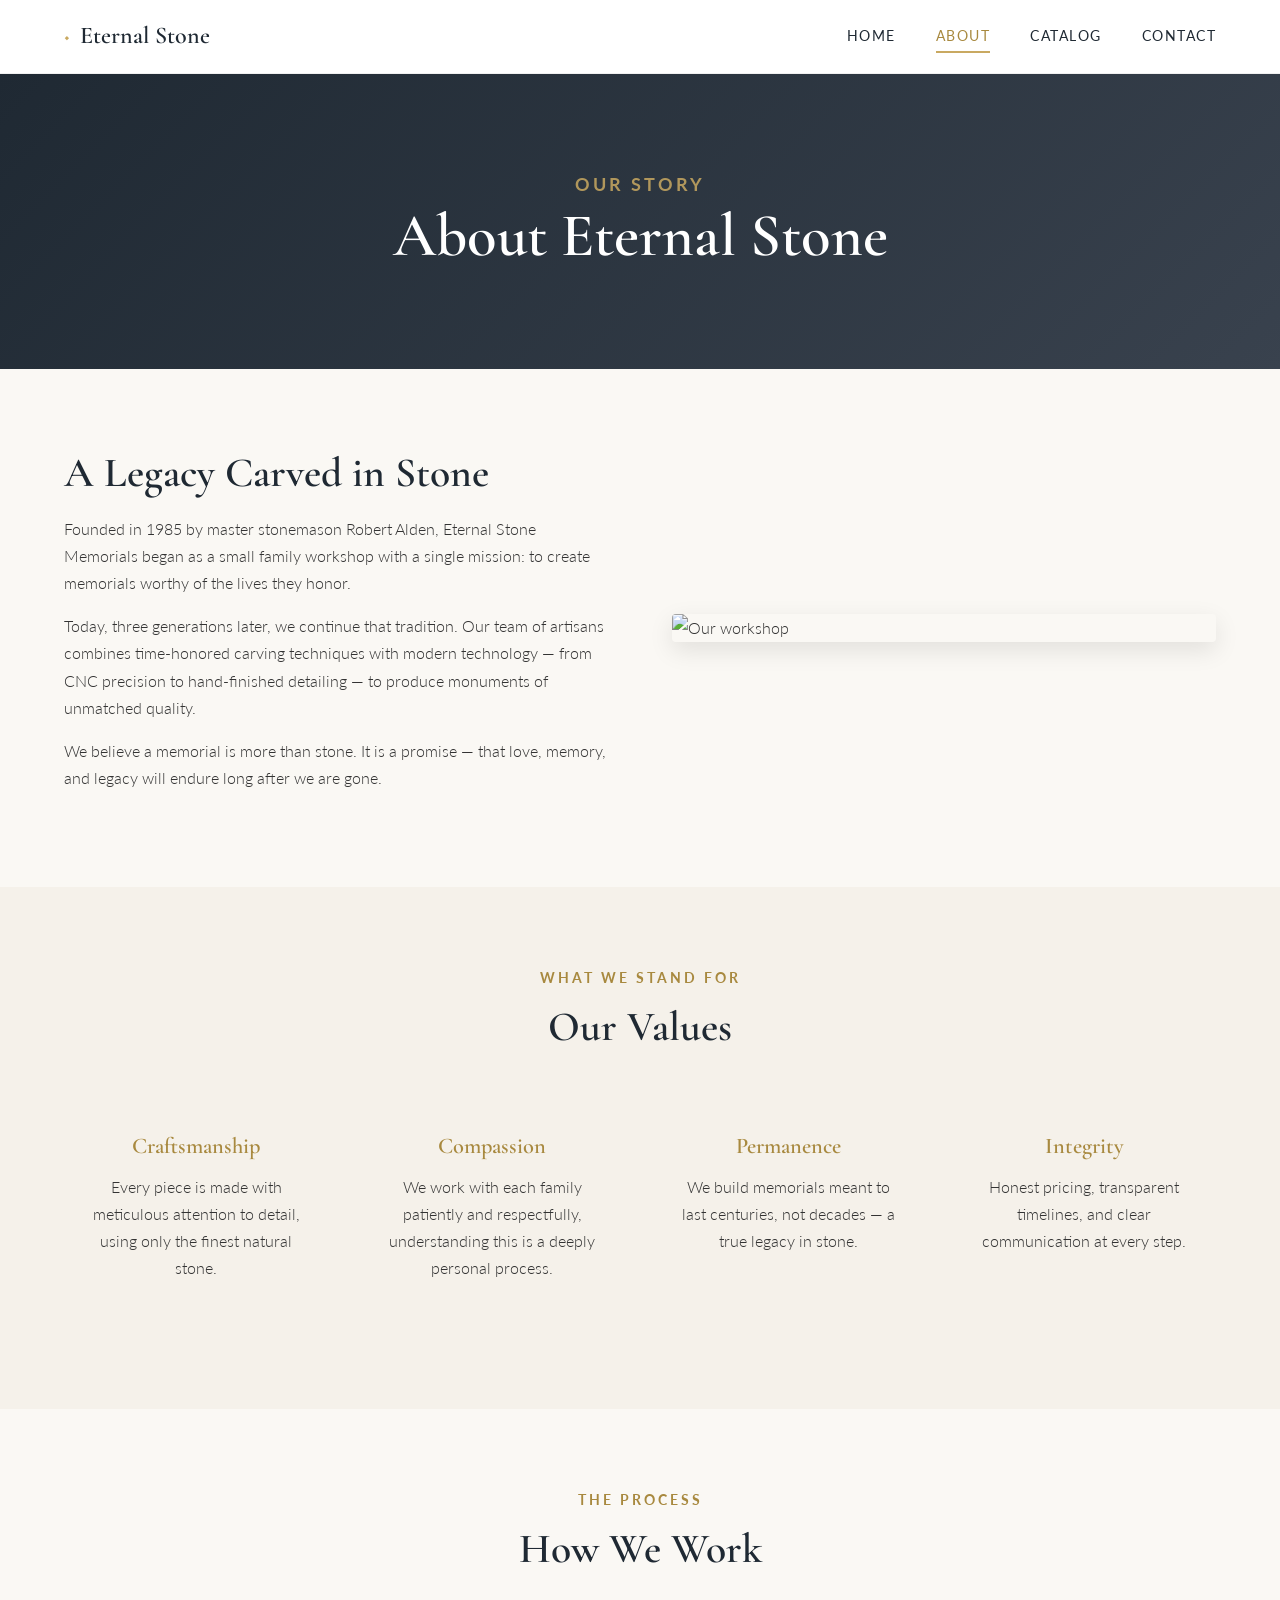
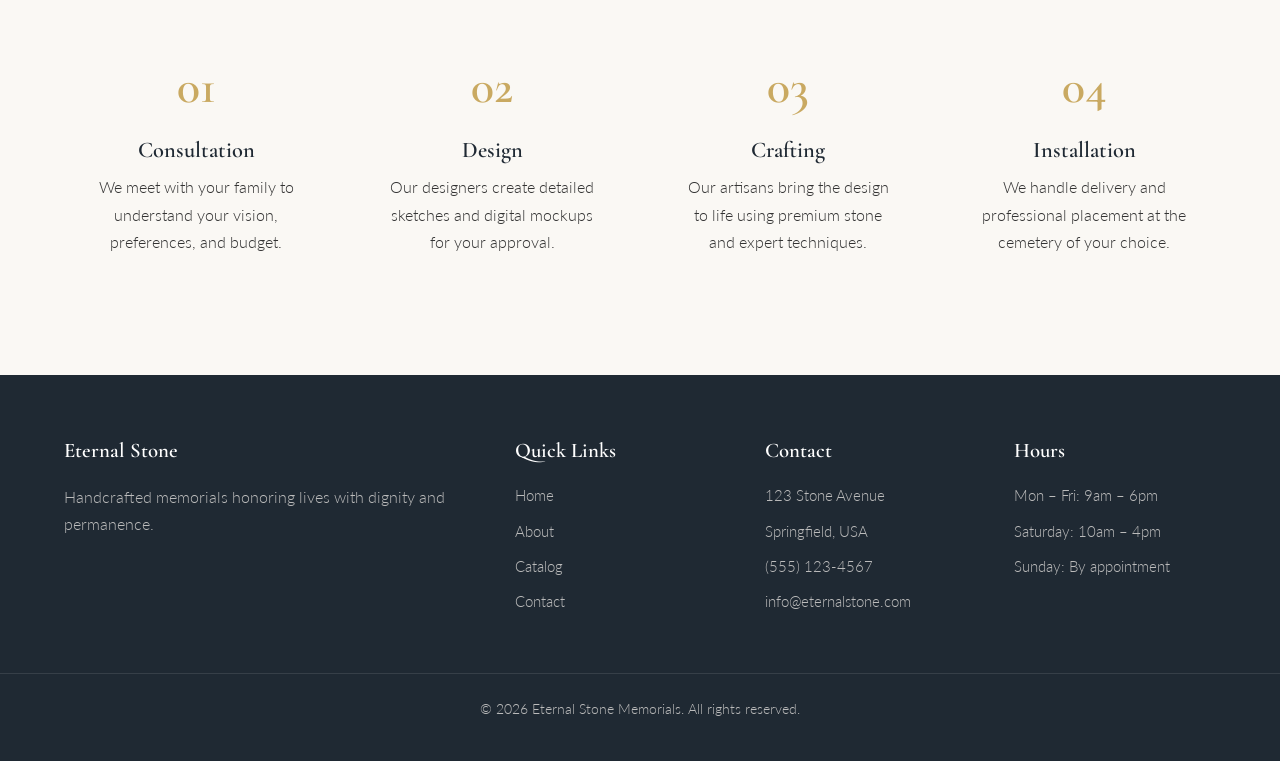
==== about.html @ db35e4fa "add files" ====
<!DOCTYPE html>
<html lang="en">
<head>
  <meta charset="UTF-8" />
  <meta name="viewport" content="width=device-width, initial-scale=1.0" />
  <title>About Us — Eternal Stone Memorials</title>
  <link rel="stylesheet" href="styles.css" />
  <link href="https://fonts.googleapis.com/css2?family=Cormorant+Garamond:wght@400;500;600;700&family=Lato:wght@300;400;700&display=swap" rel="stylesheet" />
</head>
<body>

  <header class="site-header">
    <div class="container nav-container">
      <a href="index.html" class="logo">
        <span class="logo-icon">◆</span>
        <span class="logo-text">Eternal Stone</span>
      </a>
      <nav class="main-nav" id="mainNav">
        <a href="index.html">Home</a>
        <a href="about.html" class="active">About</a>
        <a href="catalog.html">Catalog</a>
        <a href="contact.html">Contact</a>
      </nav>
      <button class="nav-toggle" id="navToggle" aria-label="Toggle menu">
        <span></span><span></span><span></span>
      </button>
    </div>
  </header>

  <section class="page-hero">
    <div class="page-hero-content">
      <p class="section-eyebrow light">Our Story</p>
      <h1>About Eternal Stone</h1>
    </div>
  </section>

  <section class="section">
    <div class="container about-story">
      <div class="about-text">
        <h2>A Legacy Carved in Stone</h2>
        <p>Founded in 1985 by master stonemason Robert Alden, Eternal Stone Memorials began as a small family workshop with a single mission: to create memorials worthy of the lives they honor.</p>
        <p>Today, three generations later, we continue that tradition. Our team of artisans combines time-honored carving techniques with modern technology — from CNC precision to hand-finished detailing — to produce monuments of unmatched quality.</p>
        <p>We believe a memorial is more than stone. It is a promise — that love, memory, and legacy will endure long after we are gone.</p>
      </div>
      <div class="about-image">
        <img src="https://images.unsplash.com/photo-1569091791842-7cfb64e04797?w=800&q=80" alt="Our workshop" />
      </div>
    </div>
  </section>

  <section class="section section-alt">
    <div class="container">
      <div class="section-header">
        <p class="section-eyebrow">What We Stand For</p>
        <h2>Our Values</h2>
      </div>
      <div class="values-grid">
        <div class="value-card">
          <h3>Craftsmanship</h3>
          <p>Every piece is made with meticulous attention to detail, using only the finest natural stone.</p>
        </div>
        <div class="value-card">
          <h3>Compassion</h3>
          <p>We work with each family patiently and respectfully, understanding this is a deeply personal process.</p>
        </div>
        <div class="value-card">
          <h3>Permanence</h3>
          <p>We build memorials meant to last centuries, not decades — a true legacy in stone.</p>
        </div>
        <div class="value-card">
          <h3>Integrity</h3>
          <p>Honest pricing, transparent timelines, and clear communication at every step.</p>
        </div>
      </div>
    </div>
  </section>

  <section class="section">
    <div class="container">
      <div class="section-header">
        <p class="section-eyebrow">The Process</p>
        <h2>How We Work</h2>
      </div>
      <div class="process-grid">
        <div class="process-step">
          <span class="step-num">01</span>
          <h3>Consultation</h3>
          <p>We meet with your family to understand your vision, preferences, and budget.</p>
        </div>
        <div class="process-step">
          <span class="step-num">02</span>
          <h3>Design</h3>
          <p>Our designers create detailed sketches and digital mockups for your approval.</p>
        </div>
        <div class="process-step">
          <span class="step-num">03</span>
          <h3>Crafting</h3>
          <p>Our artisans bring the design to life using premium stone and expert techniques.</p>
        </div>
        <div class="process-step">
          <span class="step-num">04</span>
          <h3>Installation</h3>
          <p>We handle delivery and professional placement at the cemetery of your choice.</p>
        </div>
      </div>
    </div>
  </section>

  <footer class="site-footer">
    <div class="container footer-grid">
      <div class="footer-col">
        <h4>Eternal Stone</h4>
        <p>Handcrafted memorials honoring lives with dignity and permanence.</p>
      </div>
      <div class="footer-col">
        <h4>Quick Links</h4>
        <ul>
          <li><a href="index.html">Home</a></li>
          <li><a href="about.html">About</a></li>
          <li><a href="catalog.html">Catalog</a></li>
          <li><a href="contact.html">Contact</a></li>
        </ul>
      </div>
      <div class="footer-col">
        <h4>Contact</h4>
        <ul>
          <li>123 Stone Avenue</li>
          <li>Springfield, USA</li>
          <li>(555) 123-4567</li>
          <li>info@eternalstone.com</li>
        </ul>
      </div>
      <div class="footer-col">
        <h4>Hours</h4>
        <ul>
          <li>Mon – Fri: 9am – 6pm</li>
          <li>Saturday: 10am – 4pm</li>
          <li>Sunday: By appointment</li>
        </ul>
      </div>
    </div>
    <div class="footer-bottom">
      <p>© 2026 Eternal Stone Memorials. All rights reserved.</p>
    </div>
  </footer>

  <script src="script.js"></script>
</body>
</html>
---- styles.css ----
/* ===== RESET & BASE ===== */
*, *::before, *::after { box-sizing: border-box; margin: 0; padding: 0; }

:root {
  --color-dark: #1f2933;
  --color-slate: #39424e;
  --color-gold: #c9a961;
  --color-gold-dark: #a8893f;
  --color-cream: #f5f1ea;
  --color-light: #faf8f4;
  --color-text: #333;
  --color-muted: #6b7280;
  --font-serif: 'Cormorant Garamond', Georgia, serif;
  --font-sans: 'Lato', -apple-system, BlinkMacSystemFont, sans-serif;
  --shadow-sm: 0 2px 8px rgba(0,0,0,0.06);
  --shadow-md: 0 8px 24px rgba(0,0,0,0.1);
  --shadow-lg: 0 16px 48px rgba(0,0,0,0.15);
  --transition: all 0.3s ease;
}

html { scroll-behavior: smooth; }

body {
  font-family: var(--font-sans);
  color: var(--color-text);
  line-height: 1.7;
  background: var(--color-light);
  font-weight: 300;
}

h1, h2, h3, h4 {
  font-family: var(--font-serif);
  font-weight: 600;
  color: var(--color-dark);
  line-height: 1.2;
}

h1 { font-size: clamp(2.2rem, 5vw, 3.8rem); }
h2 { font-size: clamp(1.8rem, 3.5vw, 2.6rem); margin-bottom: 1rem; }
h3 { font-size: 1.4rem; margin-bottom: 0.6rem; }

p { margin-bottom: 1rem; }

a { color: var(--color-gold-dark); text-decoration: none; transition: var(--transition); }
a:hover { color: var(--color-gold); }

img { max-width: 100%; height: auto; display: block; }

.container {
  max-width: 1200px;
  margin: 0 auto;
  padding: 0 1.5rem;
}

.section { padding: 5rem 0; }
.section-alt { background: var(--color-cream); }

.section-header { text-align: center; max-width: 700px; margin: 0 auto 3rem; }
.section-eyebrow {
  font-family: var(--font-sans);
  font-size: 0.85rem;
  letter-spacing: 3px;
  text-transform: uppercase;
  color: var(--color-gold-dark);
  margin-bottom: 0.8rem;
  font-weight: 700;
}
.section-eyebrow.light { color: var(--color-gold); }
.section-sub { color: var(--color-muted); font-size: 1.05rem; }
.section-cta { text-align: center; margin-top: 3rem; }

/* ===== BUTTONS ===== */
.btn {
  display: inline-block;
  padding: 0.9rem 2rem;
  font-family: var(--font-sans);
  font-size: 0.9rem;
  font-weight: 700;
  letter-spacing: 1.5px;
  text-transform: uppercase;
  border: 2px solid transparent;
  cursor: pointer;
  transition: var(--transition);
  text-align: center;
}
.btn-primary {
  background: var(--color-gold);
  color: var(--color-dark);
  border-color: var(--color-gold);
}
.btn-primary:hover {
  background: var(--color-gold-dark);
  border-color: var(--color-gold-dark);
  color: #fff;
}
.btn-outline {
  background: transparent;
  color: #fff;
  border-color: #fff;
}
.btn-outline:hover {
  background: #fff;
  color: var(--color-dark);
}

.link-arrow {
  display: inline-block;
  font-weight: 700;
  color: var(--color-gold-dark);
  letter-spacing: 1px;
  text-transform: uppercase;
  font-size: 0.85rem;
  margin-top: 1rem;
}
.link-arrow:hover { color: var(--color-gold); letter-spacing: 2px; }

/* ===== HEADER ===== */
.site-header {
  position: sticky;
  top: 0;
  background: rgba(255,255,255,0.97);
  backdrop-filter: blur(10px);
  border-bottom: 1px solid rgba(0,0,0,0.06);
  z-index: 1000;
}
.nav-container {
  display: flex;
  justify-content: space-between;
  align-items: center;
  padding-top: 1rem;
  padding-bottom: 1rem;
}
.logo {
  display: flex;
  align-items: center;
  gap: 0.6rem;
  color: var(--color-dark);
  font-family: var(--font-serif);
  font-size: 1.5rem;
  font-weight: 600;
}
.logo:hover { color: var(--color-dark); }
.logo-icon { color: var(--color-gold); font-size: 1.2rem; }

.main-nav {
  display: flex;
  gap: 2.5rem;
}
.main-nav a {
  color: var(--color-dark);
  font-size: 0.9rem;
  font-weight: 400;
  letter-spacing: 1.5px;
  text-transform: uppercase;
  position: relative;
  padding: 0.3rem 0;
}
.main-nav a::after {
  content: '';
  position: absolute;
  bottom: 0;
  left: 0;
  width: 0;
  height: 2px;
  background: var(--color-gold);
  transition: var(--transition);
}
.main-nav a:hover::after,
.main-nav a.active::after { width: 100%; }
.main-nav a.active { color: var(--color-gold-dark); }

.nav-toggle {
  display: none;
  flex-direction: column;
  gap: 5px;
  background: none;
  border: none;
  cursor: pointer;
  padding: 0.5rem;
}
.nav-toggle span {
  width: 26px;
  height: 2px;
  background: var(--color-dark);
  transition: var(--transition);
}

/* ===== HERO ===== */
.hero {
  position: relative;
  min-height: 90vh;
  display: flex;
  align-items: center;
  justify-content: center;
  text-align: center;
  color: #fff;
  background: url('https://images.unsplash.com/photo-1519817914152-22d216bb9170?w=1920&q=80') center/cover no-repeat;
}
.hero-overlay {
  position: absolute;
  inset: 0;
  background: linear-gradient(135deg, rgba(31,41,51,0.85), rgba(31,41,51,0.65));
}
.hero-content {
  position: relative;
  z-index: 2;
  max-width: 800px;
  padding: 2rem;
}
.hero-eyebrow {
  color: var(--color-gold);
  letter-spacing: 4px;
  text-transform: uppercase;
  font-size: 0.85rem;
  font-weight: 700;
  margin-bottom: 1.5rem;
}
.hero h1 {
  color: #fff;
  margin-bottom: 1.5rem;
  font-weight: 500;
}
.hero-sub {
  font-size: 1.2rem;
  margin-bottom: 2.5rem;
  opacity: 0.9;
}
.hero-buttons {
  display: flex;
  gap: 1rem;
  justify-content: center;
  flex-wrap: wrap;
}

/* ===== PAGE HERO (inner pages) ===== */
.page-hero {
  background: linear-gradient(135deg, var(--color-dark), var(--color-slate));
  color: #fff;
  padding: 6rem 1.5rem 5rem;
  text-align: center;
}
.page-hero h1 { color: #fff; margin-bottom: 1rem; }
.page-hero p { opacity: 0.85; max-width: 600px; margin: 0 auto; font-size: 1.1rem; }

/* ===== ABOUT BRIEF (home) ===== */
.about-grid {
  display: grid;
  grid-template-columns: 1fr 1fr;
  gap: 4rem;
  align-items: center;
}
.about-image img {
  border-radius: 4px;
  box-shadow: var(--shadow-md);
}

/* ===== SERVICES ===== */
.services-grid {
  display: grid;
  grid-template-columns: repeat(auto-fit, minmax(240px, 1fr));
  gap: 2rem;
}
.service-card {
  background: #fff;
  padding: 2.5rem 2rem;
  text-align: center;
  border-radius: 4px;
  box-shadow: var(--shadow-sm);
  transition: var(--transition);
  border-bottom: 3px solid transparent;
}
.service-card:hover {
  transform: translateY(-6px);
  box-shadow: var(--shadow-md);
  border-bottom-color: var(--color-gold);
}
.service-icon {
  font-size: 2.5rem;
  color: var(--color-gold);
  margin-bottom: 1rem;
}

/* ===== LATEST WORK ===== */
.work-grid {
  display: grid;
  grid-template-columns: repeat(auto-fit, minmax(280px, 1fr));
  gap: 1.5rem;
}
.work-item {
  position: relative;
  overflow: hidden;
  border-radius: 4px;
  cursor: pointer;
  aspect-ratio: 4/5;
  box-shadow: var(--shadow-sm);
}
.work-item img {
  width: 100%;
  height: 100%;
  object-fit: cover;
  transition: transform 0.6s ease;
}
.work-item:hover img { transform: scale(1.08); }
.work-item-overlay {
  position: absolute;
  inset: 0;
  background: linear-gradient(to top, rgba(31,41,51,0.9), transparent 60%);
  display: flex;
  flex-direction: column;
  justify-content: flex-end;
  padding: 1.5rem;
  color: #fff;
  opacity: 0;
  transition: var(--transition);
}
.work-item:hover .work-item-overlay { opacity: 1; }
.work-item-overlay h4 { color: #fff; font-size: 1.3rem; margin-bottom: 0.3rem; }
.work-item-overlay p { font-size: 0.85rem; opacity: 0.85; margin: 0; }

/* ===== TESTIMONIALS ===== */
.testimonials-grid {
  display: grid;
  grid-template-columns: repeat(auto-fit, minmax(280px, 1fr));
  gap: 2rem;
}
.testimonial {
  background: #fff;
  padding: 2.5rem;
  border-radius: 4px;
  box-shadow: var(--shadow-sm);
  border-left: 4px solid var(--color-gold);
  font-style: italic;
}
.testimonial p { font-size: 1.05rem; line-height: 1.7; margin-bottom: 1.2rem; }
.testimonial footer {
  font-style: normal;
  font-weight: 700;
  color: var(--color-gold-dark);
  font-size: 0.9rem;
  letter-spacing: 1px;
}

/* ===== CTA BANNER ===== */
.cta-banner {
  background: linear-gradient(135deg, var(--color-dark), var(--color-slate));
  color: #fff;
  text-align: center;
  padding: 5rem 1.5rem;
}
.cta-banner h2 { color: #fff; margin-bottom: 1rem; }
.cta-banner p { opacity: 0.9; margin-bottom: 2rem; font-size: 1.1rem; }

/* ===== CATALOG ===== */
.catalog-filters {
  display: flex;
  gap: 0.8rem;
  flex-wrap: wrap;
  justify-content: center;
  margin-bottom: 3rem;
}
.filter-btn {
  padding: 0.6rem 1.5rem;
  background: transparent;
  border: 1px solid var(--color-muted);
  color: var(--color-text);
  font-family: var(--font-sans);
  font-size: 0.85rem;
  letter-spacing: 1.5px;
  text-transform: uppercase;
  cursor: pointer;
  transition: var(--transition);
  border-radius: 2px;
}
.filter-btn:hover { border-color: var(--color-gold); color: var(--color-gold-dark); }
.filter-btn.active {
  background: var(--color-dark);
  color: #fff;
  border-color: var(--color-dark);
}

.catalog-grid {
  display: grid;
  grid-template-columns: repeat(auto-fit, minmax(280px, 1fr));
  gap: 2rem;
}
.catalog-item {
  background: #fff;
  border-radius: 4px;
  overflow: hidden;
  box-shadow: var(--shadow-sm);
  transition: var(--transition);
  cursor: pointer;
}
.catalog-item:hover {
  transform: translateY(-6px);
  box-shadow: var(--shadow-md);
}
.catalog-item-img {
  aspect-ratio: 4/5;
  overflow: hidden;
}
.catalog-item-img img {
  width: 100%;
  height: 100%;
  object-fit: cover;
  transition: transform 0.6s ease;
}
.catalog-item:hover .catalog-item-img img { transform: scale(1.06); }
.catalog-item-info { padding: 1.5rem; }
.catalog-item-info h3 { margin-bottom: 0.3rem; font-size: 1.25rem; }
.catalog-item-info .category {
  color: var(--color-gold-dark);
  font-size: 0.8rem;
  letter-spacing: 2px;
  text-transform: uppercase;
  font-weight: 700;
  margin-bottom: 0.6rem;
}
.catalog-item-info .price {
  font-weight: 700;
  color: var(--color-dark);
  font-size: 1.1rem;
  margin-top: 0.5rem;
}

/* ===== MODAL ===== */
.modal {
  position: fixed;
  inset: 0;
  background: rgba(0,0,0,0.8);
  display: none;
  align-items: center;
  justify-content: center;
  z-index: 2000;
  padding: 1rem;
}
.modal.active { display: flex; }
.modal-content {
  background: #fff;
  max-width: 900px;
  width: 100%;
  max-height: 90vh;
  overflow-y: auto;
  border-radius: 4px;
  position: relative;
}
.modal-close {
  position: absolute;
  top: 1rem;
  right: 1rem;
  background: var(--color-dark);
  color: #fff;
  border: none;
  width: 40px;
  height: 40px;
  border-radius: 50%;
  font-size: 1.5rem;
  cursor: pointer;
  z-index: 10;
  transition: var(--transition);
}
.modal-close:hover { background: var(--color-gold-dark); }
.modal-body {
  display: grid;
  grid-template-columns: 1fr 1fr;
  gap: 2rem;
}
.modal-body img {
  width: 100%;
  height: 100%;
  object-fit: cover;
  min-height: 400px;
}
.modal-info { padding: 2.5rem 2.5rem 2.5rem 0; }
.modal-info h3 { font-size: 1.8rem; margin-bottom: 0.5rem; }
.modal-category {
  color: var(--color-gold-dark);
  letter-spacing: 2px;
  text-transform: uppercase;
  font-size: 0.8rem;
  font-weight: 700;
  margin-bottom: 1.2rem;
}
.modal-price {
  font-size: 1.5rem;
  font-weight: 700;
  color: var(--color-dark);
  margin: 1.5rem 0;
  font-family: var(--font-serif);
}

/* ===== ABOUT PAGE ===== */
.about-story {
  display: grid;
  grid-template-columns: 1fr 1fr;
  gap: 4rem;
  align-items: center;
}
.values-grid {
  display: grid;
  grid-template-columns: repeat(auto-fit, minmax(220px, 1fr));
  gap: 2rem;
}
.value-card {
  text-align: center;
  padding: 2rem 1.5rem;
}
.value-card h3 { color: var(--color-gold-dark); margin-bottom: 0.8rem; }

.process-grid {
  display: grid;
  grid-template-columns: repeat(auto-fit, minmax(220px, 1fr));
  gap: 2rem;
}
.process-step {
  text-align: center;
  padding: 1.5rem;
}
.step-num {
  display: inline-block;
  font-family: var(--font-serif);
  font-size: 3rem;
  color: var(--color-gold);
  font-weight: 600;
  margin-bottom: 0.5rem;
}

/* ===== CONTACT ===== */
.contact-grid {
  display: grid;
  grid-template-columns: 1fr 1.3fr;
  gap: 4rem;
}
.info-item { margin-bottom: 1.8rem; }
.info-item h4 {
  font-family: var(--font-sans);
  font-size: 0.85rem;
  letter-spacing: 2px;
  text-transform: uppercase;
  color: var(--color-gold-dark);
  margin-bottom: 0.4rem;
  font-weight: 700;
}
.info-item p { margin: 0; }
.map-placeholder {
  margin-top: 2rem;
  border-radius: 4px;
  overflow: hidden;
  box-shadow: var(--shadow-sm);
}
.map-placeholder iframe {
  width: 100%;
  height: 250px;
  border: none;
}

.contact-form {
  background: #fff;
  padding: 2.5rem;
  border-radius: 4px;
  box-shadow: var(--shadow-sm);
}
.form-intro { color: var(--color-muted); margin-bottom: 2rem; }
.form-row {
  display: grid;
  grid-template-columns: 1fr 1fr;
  gap: 1rem;
}
.form-group { margin-bottom: 1.2rem; }
.form-group label {
  display: block;
  font-size: 0.85rem;
  font-weight: 700;
  letter-spacing: 1px;
  text-transform: uppercase;
  color: var(--color-slate);
  margin-bottom: 0.4rem;
}
.form-group input,
.form-group select,
.form-group textarea {
  width: 100%;
  padding: 0.8rem 1rem;
  border: 1px solid #ddd;
  border-radius: 3px;
  font-family: var(--font-sans);
  font-size: 1rem;
  transition: var(--transition);
  background: #fff;
}
.form-group input:focus,
.form-group select:focus,
.form-group textarea:focus {
  outline: none;
  border-color: var(--color-gold);
  box-shadow: 0 0 0 3px rgba(201,169,97,0.15);
}
.form-group textarea { resize: vertical; min-height: 120px; }
.form-success {
  margin-top: 1rem;
  padding: 1rem;
  background: #e8f5e9;
  color: #2e7d32;
  border-radius: 3px;
}

/* ===== FOOTER ===== */
.site-footer {
  background: var(--color-dark);
  color: #bbb;
  padding: 4rem 0 1.5rem;
}
.footer-grid {
  display: grid;
  grid-template-columns: 2fr 1fr 1fr 1fr;
  gap: 3rem;
  margin-bottom: 3rem;
}
.footer-col h4 {
  color: #fff;
  font-family: var(--font-serif);
  font-size: 1.3rem;
  margin-bottom: 1.2rem;
}
.footer-col ul { list-style: none; }
.footer-col li { margin-bottom: 0.6rem; font-size: 0.95rem; }
.footer-col a { color: #bbb; }
.footer-col a:hover { color: var(--color-gold); }
.footer-bottom {
  border-top: 1px solid rgba(255,255,255,0.1);
  padding-top: 1.5rem;
  text-align: center;
  font-size: 0.85rem;
}

/* ===== RESPONSIVE ===== */
@media (max-width: 900px) {
  .about-grid, .about-story, .contact-grid { grid-template-columns: 1fr; gap: 2.5rem; }
  .modal-body { grid-template-columns: 1fr; }
  .modal-body img { min-height: 250px; }
  .modal-info { padding: 1.5rem 2rem 2rem; }
  .footer-grid { grid-template-columns: 1fr 1fr; gap: 2rem; }
}

@media (max-width: 700px) {
  .nav-toggle { display: flex; }
  .main-nav {
    position: absolute;
    top: 100%;
    left: 0;
    right: 0;
    background: #fff;
    flex-direction: column;
    padding: 1.5rem;
    gap: 1rem;
    border-top: 1px solid rgba(0,0,0,0.06);
    transform: translateY(-10px);
    opacity: 0;
    pointer-events: none;
    transition: var(--transition);
  }
  .main-nav.open {
    transform: translateY(0);
    opacity: 1;
    pointer-events: all;
  }
  .hero { min-height: 80vh; }
  .section { padding: 3.5rem 0; }
  .form-row { grid-template-columns: 1fr; }
  .footer-grid { grid-template-columns: 1fr; }
}
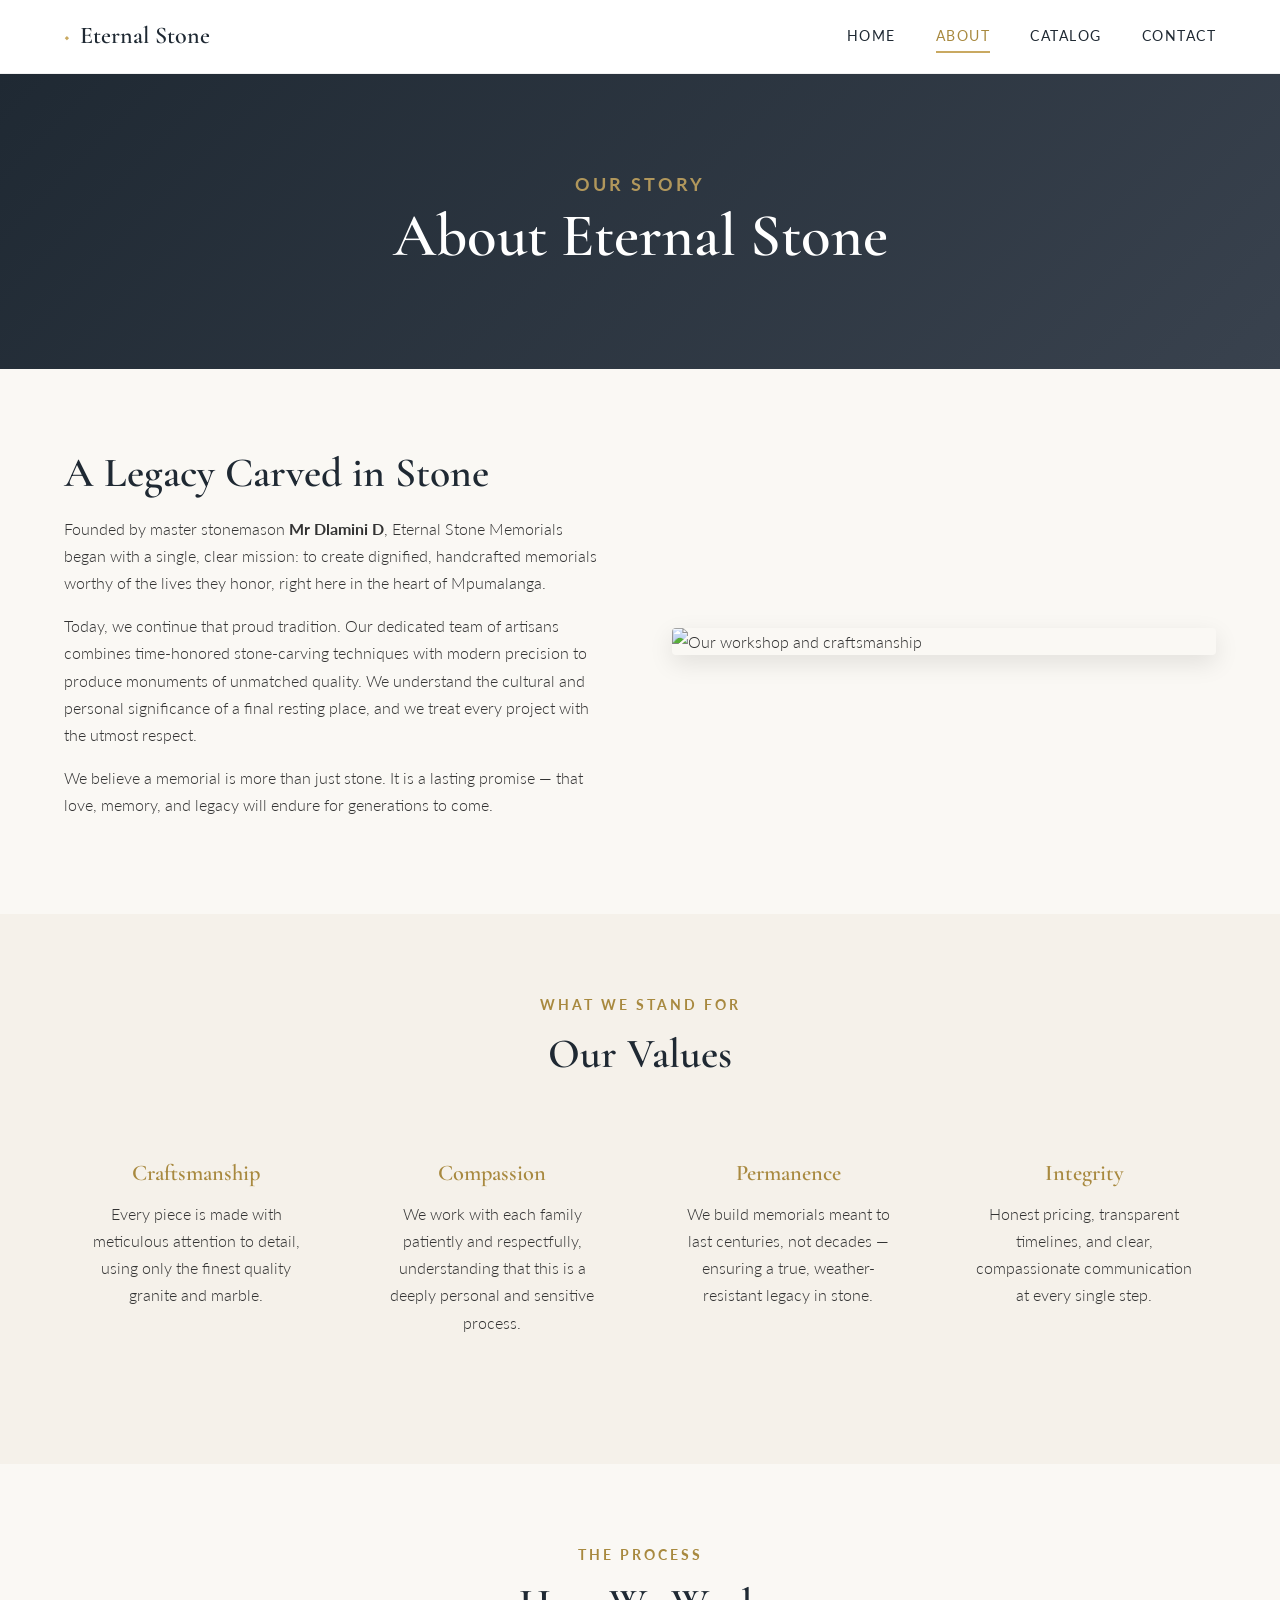
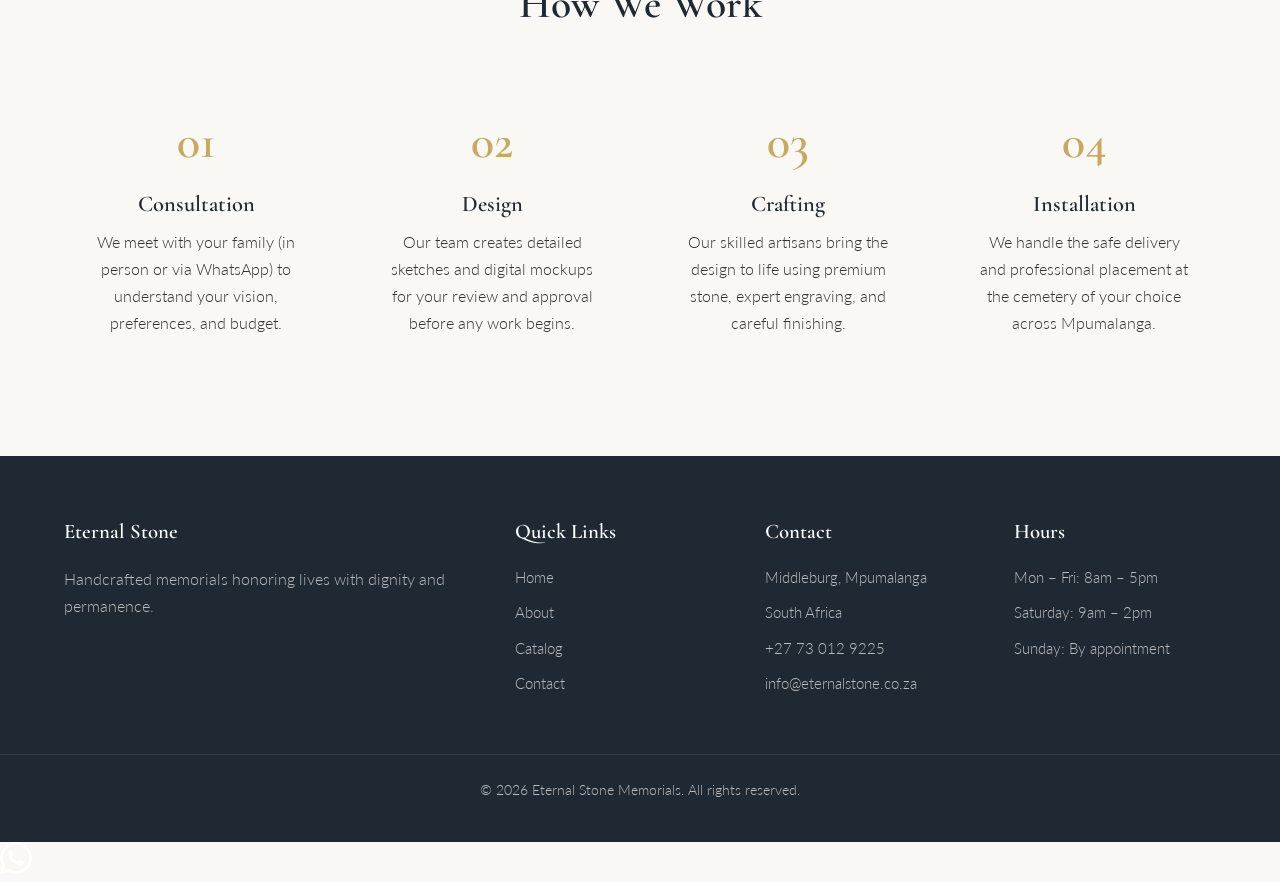
==== commit eb2813dc: "Revise about.html with updated content and metadata Updated the about page with new content and meta" ====
--- a/about.html
+++ b/about.html
@@ -4,6 +4,7 @@
   <meta charset="UTF-8" />
   <meta name="viewport" content="width=device-width, initial-scale=1.0" />
   <title>About Us — Eternal Stone Memorials</title>
+  <meta name="description" content="Learn about Eternal Stone Memorials, led by Mr Dlamini D in Middleburg, Mpumalanga. Crafting dignified, handcrafted tombstones and monuments." />
   <link rel="stylesheet" href="styles.css" />
   <link href="https://fonts.googleapis.com/css2?family=Cormorant+Garamond:wght@400;500;600;700&family=Lato:wght@300;400;700&display=swap" rel="stylesheet" />
 </head>
@@ -38,12 +39,13 @@
     <div class="container about-story">
       <div class="about-text">
         <h2>A Legacy Carved in Stone</h2>
-        <p>Founded in 1985 by master stonemason Robert Alden, Eternal Stone Memorials began as a small family workshop with a single mission: to create memorials worthy of the lives they honor.</p>
-        <p>Today, three generations later, we continue that tradition. Our team of artisans combines time-honored carving techniques with modern technology — from CNC precision to hand-finished detailing — to produce monuments of unmatched quality.</p>
-        <p>We believe a memorial is more than stone. It is a promise — that love, memory, and legacy will endure long after we are gone.</p>
+        <p>Founded by master stonemason <strong>Mr Dlamini D</strong>, Eternal Stone Memorials began with a single, clear mission: to create dignified, handcrafted memorials worthy of the lives they honor, right here in the heart of Mpumalanga.</p>
+        <p>Today, we continue that proud tradition. Our dedicated team of artisans combines time-honored stone-carving techniques with modern precision to produce monuments of unmatched quality. We understand the cultural and personal significance of a final resting place, and we treat every project with the utmost respect.</p>
+        <p>We believe a memorial is more than just stone. It is a lasting promise — that love, memory, and legacy will endure for generations to come.</p>
       </div>
       <div class="about-image">
-        <img src="https://images.unsplash.com/photo-1569091791842-7cfb64e04797?w=800&q=80" alt="Our workshop" />
+        <!-- Placeholder: Replace with a real photo of Mr Dlamini D or the workshop when available -->
+        <img src="https://images.unsplash.com/photo-1569091791842-7cfb64e04797?w=800&q=80" alt="Our workshop and craftsmanship" />
       </div>
     </div>
   </section>
@@ -57,19 +59,19 @@
       <div class="values-grid">
         <div class="value-card">
           <h3>Craftsmanship</h3>
-          <p>Every piece is made with meticulous attention to detail, using only the finest natural stone.</p>
+          <p>Every piece is made with meticulous attention to detail, using only the finest quality granite and marble.</p>
         </div>
         <div class="value-card">
           <h3>Compassion</h3>
-          <p>We work with each family patiently and respectfully, understanding this is a deeply personal process.</p>
+          <p>We work with each family patiently and respectfully, understanding that this is a deeply personal and sensitive process.</p>
         </div>
         <div class="value-card">
           <h3>Permanence</h3>
-          <p>We build memorials meant to last centuries, not decades — a true legacy in stone.</p>
+          <p>We build memorials meant to last centuries, not decades — ensuring a true, weather-resistant legacy in stone.</p>
         </div>
         <div class="value-card">
           <h3>Integrity</h3>
-          <p>Honest pricing, transparent timelines, and clear communication at every step.</p>
+          <p>Honest pricing, transparent timelines, and clear, compassionate communication at every single step.</p>
         </div>
       </div>
     </div>
@@ -85,22 +87,22 @@
         <div class="process-step">
           <span class="step-num">01</span>
           <h3>Consultation</h3>
-          <p>We meet with your family to understand your vision, preferences, and budget.</p>
+          <p>We meet with your family (in person or via WhatsApp) to understand your vision, preferences, and budget.</p>
         </div>
         <div class="process-step">
           <span class="step-num">02</span>
           <h3>Design</h3>
-          <p>Our designers create detailed sketches and digital mockups for your approval.</p>
+          <p>Our team creates detailed sketches and digital mockups for your review and approval before any work begins.</p>
         </div>
         <div class="process-step">
           <span class="step-num">03</span>
           <h3>Crafting</h3>
-          <p>Our artisans bring the design to life using premium stone and expert techniques.</p>
+          <p>Our skilled artisans bring the design to life using premium stone, expert engraving, and careful finishing.</p>
         </div>
         <div class="process-step">
           <span class="step-num">04</span>
           <h3>Installation</h3>
-          <p>We handle delivery and professional placement at the cemetery of your choice.</p>
+          <p>We handle the safe delivery and professional placement at the cemetery of your choice across Mpumalanga.</p>
         </div>
       </div>
     </div>
@@ -124,17 +126,17 @@
       <div class="footer-col">
         <h4>Contact</h4>
         <ul>
-          <li>123 Stone Avenue</li>
-          <li>Springfield, USA</li>
-          <li>(555) 123-4567</li>
-          <li>info@eternalstone.com</li>
+          <li>Middleburg, Mpumalanga</li>
+          <li>South Africa</li>
+          <li>+27 73 012 9225</li>
+          <li>info@eternalstone.co.za</li>
         </ul>
       </div>
       <div class="footer-col">
         <h4>Hours</h4>
         <ul>
-          <li>Mon – Fri: 9am – 6pm</li>
-          <li>Saturday: 10am – 4pm</li>
+          <li>Mon – Fri: 8am – 5pm</li>
+          <li>Saturday: 9am – 2pm</li>
           <li>Sunday: By appointment</li>
         </ul>
       </div>
@@ -144,6 +146,13 @@
     </div>
   </footer>
 
+  <!-- FLOATING WHATSAPP BUTTON -->
+  <a href="https://wa.me/27730129225" class="whatsapp-float" target="_blank" rel="noopener noreferrer" aria-label="Chat with us on WhatsApp">
+    <svg xmlns="http://www.w3.org/2000/svg" width="32" height="32" viewBox="0 0 24 24" fill="#ffffff">
+      <path d="M.057 24l1.687-6.163c-1.041-1.804-1.588-3.849-1.587-5.946.003-6.556 5.338-11.891 11.893-11.891 3.181.001 6.167 1.24 8.413 3.488 2.245 2.248 3.481 5.236 3.48 8.414-.003 6.557-5.338 11.892-11.893 11.892-1.99-.001-3.951-.5-5.688-1.448l-6.305 1.654zm6.597-3.807c1.676.995 3.276 1.591 5.392 1.592 5.448 0 9.886-4.434 9.889-9.885.002-5.462-4.415-9.89-9.881-9.892-5.452 0-9.887 4.434-9.889 9.884-.001 2.225.651 3.891 1.746 5.634l-.999 3.648 3.742-.981zm11.387-5.464c-.074-.124-.272-.198-.57-.347-.297-.149-1.758-.868-2.031-.967-.272-.099-.47-.149-.669.149-.198.297-.768.967-.941 1.165-.173.198-.347.223-.644.074-.297-.149-1.255-.462-2.39-1.475-.883-.788-1.48-1.761-1.653-2.059-.173-.297-.018-.458.13-.606.134-.133.297-.347.446-.521.151-.172.2-.296.3-.495.099-.198.05-.372-.025-.521-.075-.148-.669-1.611-.916-2.206-.242-.579-.487-.501-.669-.51l-.57-.01c-.198 0-.52.074-.792.372s-1.04 1.016-1.04 2.479 1.065 2.876 1.213 3.074c.149.198 2.095 3.2 5.076 4.487.709.306 1.263.489 1.694.626.712.226 1.36.194 1.872.118.571-.085 1.758-.719 2.006-1.413.248-.695.248-1.29.173-1.414z"/>
+    </svg>
+  </a>
+
   <script src="script.js"></script>
 </body>
-</html>+</html>
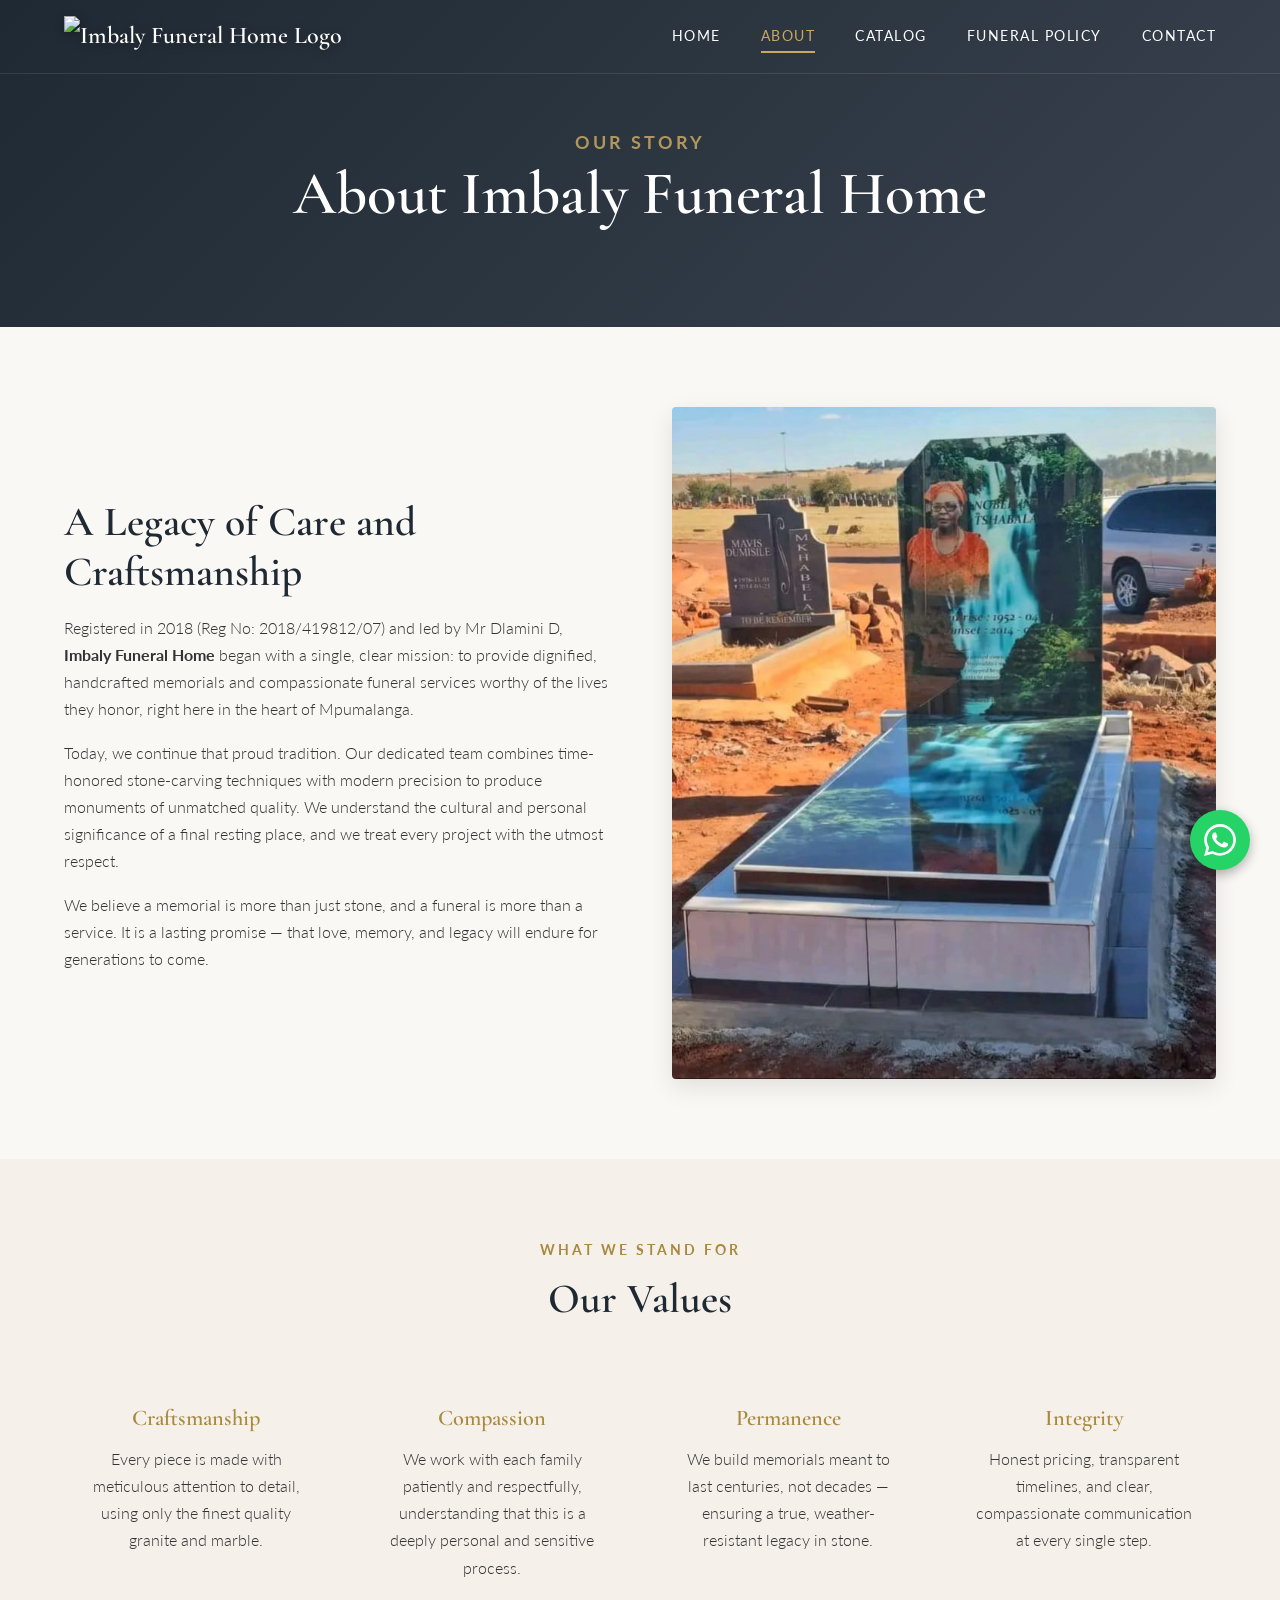
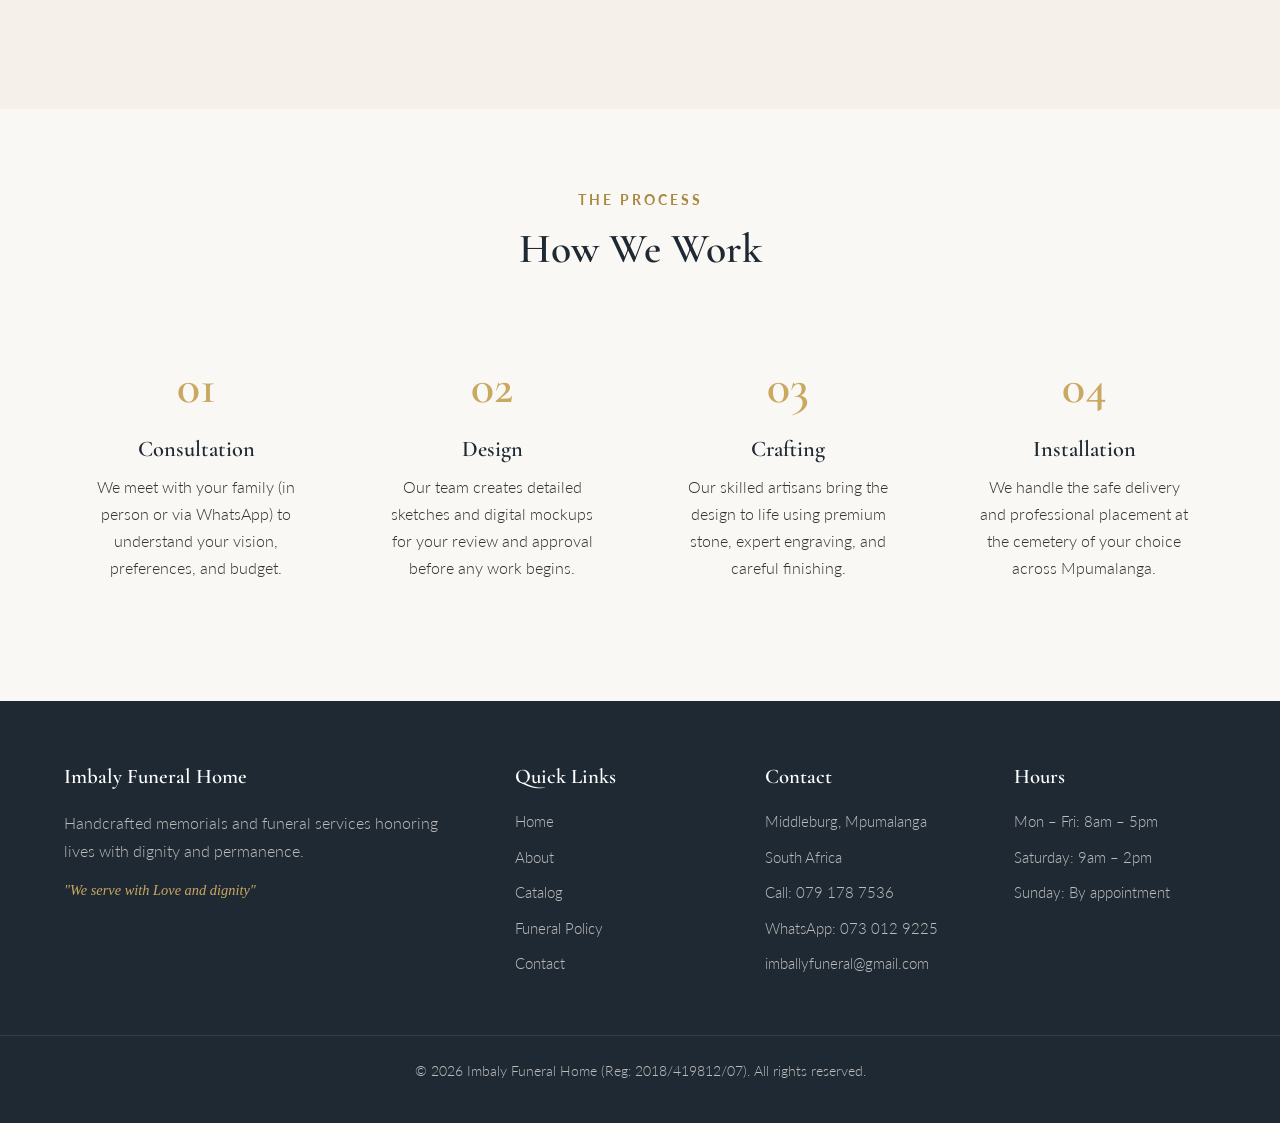
==== commit db7b95d6: "Change about page from Eternal Stone to Imbaly Funeral Home" ====
--- a/about.html
+++ b/about.html
@@ -3,8 +3,8 @@
 <head>
   <meta charset="UTF-8" />
   <meta name="viewport" content="width=device-width, initial-scale=1.0" />
-  <title>About Us — Eternal Stone Memorials</title>
-  <meta name="description" content="Learn about Eternal Stone Memorials, led by Mr Dlamini D in Middleburg, Mpumalanga. Crafting dignified, handcrafted tombstones and monuments." />
+  <title>About Us — Imbaly Funeral Home</title>
+  <meta name="description" content="Learn about Imbaly Funeral Home (Reg: 2018/419812/07), led by Mr Dlamini D in Middleburg, Mpumalanga. We serve with Love and dignity." />
   <link rel="stylesheet" href="styles.css" />
   <link href="https://fonts.googleapis.com/css2?family=Cormorant+Garamond:wght@400;500;600;700&family=Lato:wght@300;400;700&display=swap" rel="stylesheet" />
 </head>
@@ -13,13 +13,13 @@
   <header class="site-header">
     <div class="container nav-container">
       <a href="index.html" class="logo">
-        <span class="logo-icon">◆</span>
-        <span class="logo-text">Eternal Stone</span>
+        <img src="images/logo.png" alt="Imbaly Funeral Home Logo" class="logo-image" />
       </a>
       <nav class="main-nav" id="mainNav">
         <a href="index.html">Home</a>
         <a href="about.html" class="active">About</a>
         <a href="catalog.html">Catalog</a>
+        <a href="policies.html">Funeral Policy</a>
         <a href="contact.html">Contact</a>
       </nav>
       <button class="nav-toggle" id="navToggle" aria-label="Toggle menu">
@@ -31,21 +31,20 @@
   <section class="page-hero">
     <div class="page-hero-content">
       <p class="section-eyebrow light">Our Story</p>
-      <h1>About Eternal Stone</h1>
+      <h1>About Imbaly Funeral Home</h1>
     </div>
   </section>
 
   <section class="section">
     <div class="container about-story">
       <div class="about-text">
-        <h2>A Legacy Carved in Stone</h2>
-        <p>Founded by master stonemason <strong>Mr Dlamini D</strong>, Eternal Stone Memorials began with a single, clear mission: to create dignified, handcrafted memorials worthy of the lives they honor, right here in the heart of Mpumalanga.</p>
-        <p>Today, we continue that proud tradition. Our dedicated team of artisans combines time-honored stone-carving techniques with modern precision to produce monuments of unmatched quality. We understand the cultural and personal significance of a final resting place, and we treat every project with the utmost respect.</p>
-        <p>We believe a memorial is more than just stone. It is a lasting promise — that love, memory, and legacy will endure for generations to come.</p>
+        <h2>A Legacy of Care and Craftsmanship</h2>
+        <p>Registered in 2018 (Reg No: 2018/419812/07) and led by Mr Dlamini D, <strong>Imbaly Funeral Home</strong> began with a single, clear mission: to provide dignified, handcrafted memorials and compassionate funeral services worthy of the lives they honor, right here in the heart of Mpumalanga.</p>
+        <p>Today, we continue that proud tradition. Our dedicated team combines time-honored stone-carving techniques with modern precision to produce monuments of unmatched quality. We understand the cultural and personal significance of a final resting place, and we treat every project with the utmost respect.</p>
+        <p>We believe a memorial is more than just stone, and a funeral is more than a service. It is a lasting promise — that love, memory, and legacy will endure for generations to come.</p>
       </div>
       <div class="about-image">
-        <!-- Placeholder: Replace with a real photo of Mr Dlamini D or the workshop when available -->
-        <img src="https://images.unsplash.com/photo-1569091791842-7cfb64e04797?w=800&q=80" alt="Our workshop and craftsmanship" />
+        <img src="images/catalog-33.jpg" alt="Imbaly Funeral Home craftsmanship" />
       </div>
     </div>
   </section>
@@ -111,8 +110,9 @@
   <footer class="site-footer">
     <div class="container footer-grid">
       <div class="footer-col">
-        <h4>Eternal Stone</h4>
-        <p>Handcrafted memorials honoring lives with dignity and permanence.</p>
+        <h4>Imbaly Funeral Home</h4>
+        <p>Handcrafted memorials and funeral services honoring lives with dignity and permanence.</p>
+        <p class="footer-motto">"We serve with Love and dignity"</p>
       </div>
       <div class="footer-col">
         <h4>Quick Links</h4>
@@ -120,6 +120,7 @@
           <li><a href="index.html">Home</a></li>
           <li><a href="about.html">About</a></li>
           <li><a href="catalog.html">Catalog</a></li>
+          <li><a href="policies.html">Funeral Policy</a></li>
           <li><a href="contact.html">Contact</a></li>
         </ul>
       </div>
@@ -128,8 +129,9 @@
         <ul>
           <li>Middleburg, Mpumalanga</li>
           <li>South Africa</li>
-          <li>+27 73 012 9225</li>
-          <li>info@eternalstone.co.za</li>
+          <li>Call: <a href="tel:+27791787536">079 178 7536</a></li>
+          <li>WhatsApp: <a href="https://wa.me/27730129225">073 012 9225</a></li>
+          <li><a href="mailto:imballyfuneral@gmail.com">imballyfuneral@gmail.com</a></li>
         </ul>
       </div>
       <div class="footer-col">
@@ -142,7 +144,7 @@
       </div>
     </div>
     <div class="footer-bottom">
-      <p>© 2026 Eternal Stone Memorials. All rights reserved.</p>
+      <p>© 2026 Imbaly Funeral Home (Reg: 2018/419812/07). All rights reserved.</p>
     </div>
   </footer>
 
--- a/styles.css
+++ b/styles.css
@@ -114,15 +114,25 @@
 }
 .link-arrow:hover { color: var(--color-gold); letter-spacing: 2px; }
 
-/* ===== HEADER ===== */
+/* ===== HEADER (TRANSPARENT) ===== */
 .site-header {
-  position: sticky;
+  position: fixed;
   top: 0;
-  background: rgba(255,255,255,0.97);
+  left: 0;
+  right: 0;
+  background: transparent;
+  border-bottom: 1px solid rgba(255,255,255,0.1);
+  z-index: 1000;
+  transition: all 0.4s ease;
+}
+
+.site-header.scrolled {
+  background: rgba(31, 41, 51, 0.95);
   backdrop-filter: blur(10px);
-  border-bottom: 1px solid rgba(0,0,0,0.06);
-  z-index: 1000;
-}
+  border-bottom: 1px solid rgba(255,255,255,0.05);
+  box-shadow: 0 4px 20px rgba(0,0,0,0.2);
+}
+
 .nav-container {
   display: flex;
   justify-content: space-between;
@@ -130,31 +140,42 @@
   padding-top: 1rem;
   padding-bottom: 1rem;
 }
+
 .logo {
   display: flex;
   align-items: center;
   gap: 0.6rem;
-  color: var(--color-dark);
+  color: #fff;
   font-family: var(--font-serif);
   font-size: 1.5rem;
   font-weight: 600;
-}
-.logo:hover { color: var(--color-dark); }
-.logo-icon { color: var(--color-gold); font-size: 1.2rem; }
+  transition: var(--transition);
+}
+.logo:hover { color: var(--color-gold); }
+
+.logo-image {
+  max-height: 70px;
+  width: auto;
+  object-fit: contain;
+  filter: drop-shadow(0 2px 4px rgba(0,0,0,0.3));
+}
 
 .main-nav {
   display: flex;
   gap: 2.5rem;
 }
+
 .main-nav a {
-  color: var(--color-dark);
+  color: #fff;
   font-size: 0.9rem;
   font-weight: 400;
   letter-spacing: 1.5px;
   text-transform: uppercase;
   position: relative;
   padding: 0.3rem 0;
-}
+  transition: var(--transition);
+}
+
 .main-nav a::after {
   content: '';
   position: absolute;
@@ -165,9 +186,11 @@
   background: var(--color-gold);
   transition: var(--transition);
 }
+
 .main-nav a:hover::after,
 .main-nav a.active::after { width: 100%; }
-.main-nav a.active { color: var(--color-gold-dark); }
+.main-nav a:hover { color: var(--color-gold); }
+.main-nav a.active { color: var(--color-gold); }
 
 .nav-toggle {
   display: none;
@@ -178,10 +201,11 @@
   cursor: pointer;
   padding: 0.5rem;
 }
+
 .nav-toggle span {
   width: 26px;
   height: 2px;
-  background: var(--color-dark);
+  background: #fff;
   transition: var(--transition);
 }
 
@@ -222,8 +246,20 @@
 }
 .hero-sub {
   font-size: 1.2rem;
-  margin-bottom: 2.5rem;
+  margin-bottom: 1rem;
   opacity: 0.9;
+}
+.hero-motto {
+  font-family: var(--font-serif);
+  font-style: italic;
+  font-size: clamp(1rem, 2.5vw, 1.4rem);
+  color: var(--color-gold);
+  margin: 1.5rem 0 2.5rem;
+  line-height: 1.6;
+  text-shadow: 0 2px 4px rgba(0, 0, 0, 0.5);
+  max-width: 700px;
+  margin-left: auto;
+  margin-right: auto;
 }
 .hero-buttons {
   display: flex;
@@ -236,7 +272,7 @@
 .page-hero {
   background: linear-gradient(135deg, var(--color-dark), var(--color-slate));
   color: #fff;
-  padding: 6rem 1.5rem 5rem;
+  padding: 8rem 1.5rem 5rem;
   text-align: center;
 }
 .page-hero h1 { color: #fff; margin-bottom: 1rem; }
@@ -351,12 +387,46 @@
 .cta-banner p { opacity: 0.9; margin-bottom: 2rem; font-size: 1.1rem; }
 
 /* ===== CATALOG ===== */
+.catalog-controls {
+  display: flex;
+  flex-direction: column;
+  gap: 1.5rem;
+  margin-bottom: 3rem;
+  align-items: center;
+}
+
+.search-container {
+  width: 100%;
+  max-width: 500px;
+  position: relative;
+}
+
+.search-input {
+  width: 100%;
+  padding: 0.9rem 1.2rem 0.9rem 3rem;
+  border: 1px solid var(--color-muted);
+  border-radius: 4px;
+  font-family: var(--font-sans);
+  font-size: 1rem;
+  transition: var(--transition);
+  background-color: #fff;
+  background-image: url("data:image/svg+xml,%3Csvg xmlns='http://www.w3.org/2000/svg' width='16' height='16' fill='%236b7280' viewBox='0 0 16 16'%3E%3Cpath d='M11.742 10.344a6.5 6.5 0 1 0-1.397 1.398h-.001c.03.04.062.078.098.115l3.85 3.85a1 1 0 0 0 1.415-1.414l-3.85-3.85a1.007 1.007 0 0 0-.115-.1zM12 6.5a5.5 5.5 0 1 1-11 0 5.5 5.5 0 0 1 11 0z'/%3E%3C/svg%3E");
+  background-repeat: no-repeat;
+  background-position: 1rem center;
+}
+
+.search-input:focus {
+  outline: none;
+  border-color: var(--color-gold);
+  box-shadow: 0 0 0 3px rgba(201,169,97,0.15);
+}
+
 .catalog-filters {
   display: flex;
   gap: 0.8rem;
   flex-wrap: wrap;
   justify-content: center;
-  margin-bottom: 3rem;
+  margin-bottom: 0; 
 }
 .filter-btn {
   padding: 0.6rem 1.5rem;
@@ -396,6 +466,7 @@
   box-shadow: var(--shadow-md);
 }
 .catalog-item-img {
+  position: relative;
   aspect-ratio: 4/5;
   overflow: hidden;
 }
@@ -406,6 +477,25 @@
   transition: transform 0.6s ease;
 }
 .catalog-item:hover .catalog-item-img img { transform: scale(1.06); }
+
+/* ===== IDENTIFICATION BADGE ON CATALOG IMAGES ===== */
+.img-ref-id {
+  position: absolute;
+  top: 12px;
+  left: 12px;
+  background: rgba(31, 41, 51, 0.9);
+  color: var(--color-gold);
+  font-size: 0.8rem;
+  font-weight: 700;
+  letter-spacing: 1px;
+  padding: 0.35rem 0.75rem;
+  border-radius: 4px;
+  z-index: 2;
+  box-shadow: 0 2px 8px rgba(0,0,0,0.3);
+  backdrop-filter: blur(4px);
+  border: 1px solid rgba(201, 169, 97, 0.3);
+}
+
 .catalog-item-info { padding: 1.5rem; }
 .catalog-item-info h3 { margin-bottom: 0.3rem; font-size: 1.25rem; }
 .catalog-item-info .category {
@@ -488,6 +578,17 @@
   margin: 1.5rem 0;
   font-family: var(--font-serif);
 }
+.ref-id {
+  display: inline-block;
+  background: var(--color-dark);
+  color: var(--color-gold);
+  font-size: 0.75rem;
+  font-weight: 700;
+  letter-spacing: 1px;
+  padding: 0.25rem 0.6rem;
+  border-radius: 3px;
+  margin-bottom: 0.5rem;
+}
 
 /* ===== ABOUT PAGE ===== */
 .about-story {
@@ -626,11 +727,260 @@
 .footer-col li { margin-bottom: 0.6rem; font-size: 0.95rem; }
 .footer-col a { color: #bbb; }
 .footer-col a:hover { color: var(--color-gold); }
+.footer-motto {
+  font-family: var(--font-serif);
+  font-style: italic;
+  font-size: 0.9rem;
+  color: var(--color-gold);
+  margin-top: 1rem;
+  line-height: 1.5;
+}
 .footer-bottom {
   border-top: 1px solid rgba(255,255,255,0.1);
   padding-top: 1.5rem;
   text-align: center;
   font-size: 0.85rem;
+}
+
+/* ===== EMPTY IMAGE PLACEHOLDER ===== */
+.image-placeholder {
+  width: 100%;
+  height: 100%;
+  background-color: var(--color-cream);
+  display: flex;
+  align-items: center;
+  justify-content: center;
+  color: var(--color-muted);
+  font-size: 0.8rem;
+  font-weight: 700;
+  letter-spacing: 1.5px;
+  text-transform: uppercase;
+  border: 2px dashed var(--color-gold);
+}
+
+/* ===== FLOATING WHATSAPP BUTTON ===== */
+.whatsapp-float {
+  position: fixed;
+  bottom: 30px;
+  right: 30px;
+  width: 60px;
+  height: 60px;
+  background-color: #25d366;
+  color: #fff;
+  border-radius: 50%;
+  display: flex;
+  align-items: center;
+  justify-content: center;
+  box-shadow: 0 4px 12px rgba(0, 0, 0, 0.3);
+  z-index: 9999;
+  transition: all 0.3s ease;
+}
+
+.whatsapp-float:hover {
+  background-color: #128c7e;
+  transform: scale(1.1);
+  box-shadow: 0 6px 16px rgba(0, 0, 0, 0.4);
+}
+
+/* ===== WHATSAPP CONTACT CARD ===== */
+.whatsapp-contact-card {
+  text-align: center;
+  display: flex;
+  flex-direction: column;
+  align-items: center;
+  justify-content: center;
+}
+
+.whatsapp-cta-box {
+  background: var(--color-cream);
+  border: 2px solid var(--color-gold);
+  border-radius: 8px;
+  padding: 3rem 2rem;
+  width: 100%;
+  max-width: 500px;
+}
+
+.whatsapp-icon-large {
+  margin-bottom: 1.5rem;
+}
+
+.whatsapp-cta-box h3 {
+  font-size: 1.8rem;
+  margin-bottom: 1rem;
+  color: var(--color-dark);
+}
+
+.whatsapp-cta-box p {
+  color: var(--color-slate);
+  margin-bottom: 2rem;
+  line-height: 1.6;
+}
+
+.btn-whatsapp {
+  display: inline-flex;
+  align-items: center;
+  justify-content: center;
+  gap: 0.8rem;
+  background-color: #25d366;
+  color: #fff;
+  padding: 1rem 2.5rem;
+  font-size: 1.1rem;
+  font-weight: 700;
+  border-radius: 50px;
+  text-transform: uppercase;
+  letter-spacing: 1px;
+  transition: var(--transition);
+  box-shadow: 0 4px 12px rgba(37, 211, 102, 0.3);
+}
+
+.btn-whatsapp:hover {
+  background-color: #128c7e;
+  transform: translateY(-3px);
+  box-shadow: 0 6px 16px rgba(37, 211, 102, 0.4);
+  color: #fff;
+}
+
+/* ===== FUNERAL POLICY PAGE STYLES ===== */
+.guarantee-banner {
+  background: linear-gradient(135deg, var(--color-dark), var(--color-slate));
+  padding: 3rem 1.5rem;
+  border-top: 4px solid var(--color-gold);
+  border-bottom: 4px solid var(--color-gold);
+}
+
+.guarantee-content {
+  display: flex;
+  align-items: center;
+  justify-content: center;
+  gap: 2rem;
+  max-width: 900px;
+  margin: 0 auto;
+  text-align: center;
+}
+
+.guarantee-icon {
+  font-size: 3.5rem;
+  flex-shrink: 0;
+}
+
+.guarantee-text h3 {
+  color: var(--color-gold);
+  font-size: 1.8rem;
+  margin-bottom: 0.5rem;
+  font-family: var(--font-serif);
+}
+
+.guarantee-text p {
+  color: #fff;
+  font-size: 1.1rem;
+  margin: 0;
+  opacity: 0.95;
+}
+
+.guarantee-text strong {
+  color: var(--color-gold);
+  font-size: 1.3rem;
+}
+
+.pricing-table-wrapper {
+  background: #fff;
+  border-radius: 8px;
+  padding: 2rem;
+  margin-bottom: 2rem;
+  box-shadow: var(--shadow-sm);
+  border-top: 4px solid var(--color-gold);
+}
+
+.pricing-table-title {
+  font-family: var(--font-serif);
+  font-size: 1.5rem;
+  color: var(--color-dark);
+  margin-bottom: 1.5rem;
+  text-align: center;
+}
+
+.table-responsive {
+  overflow-x: auto;
+}
+
+.pricing-table {
+  width: 100%;
+  border-collapse: collapse;
+  min-width: 500px;
+}
+
+.pricing-table th,
+.pricing-table td {
+  padding: 1rem;
+  text-align: center;
+  border-bottom: 1px solid #eee;
+}
+
+.pricing-table th {
+  background-color: var(--color-dark);
+  color: var(--color-gold);
+  font-weight: 700;
+  font-size: 0.9rem;
+  letter-spacing: 1px;
+  text-transform: uppercase;
+}
+
+.pricing-table td {
+  color: var(--color-text);
+  font-weight: 500;
+}
+
+.pricing-table tbody tr:hover {
+  background-color: var(--color-cream);
+}
+
+.inclusions-grid {
+  display: grid;
+  grid-template-columns: 1fr 1fr;
+  gap: 2rem;
+  margin-bottom: 3rem;
+}
+
+.inclusion-card {
+  background: #fff;
+  padding: 2.5rem;
+  border-radius: 8px;
+  box-shadow: var(--shadow-sm);
+  border-left: 4px solid var(--color-gold);
+}
+
+.inclusion-card h3 {
+  font-family: var(--font-serif);
+  font-size: 1.5rem;
+  color: var(--color-dark);
+  margin-bottom: 1.5rem;
+}
+
+.inclusion-list {
+  list-style: none;
+  padding: 0;
+  margin: 0;
+}
+
+.inclusion-list li {
+  padding: 0.6rem 0;
+  border-bottom: 1px solid #f0f0f0;
+  color: var(--color-slate);
+  font-size: 1.05rem;
+  display: flex;
+  align-items: center;
+  gap: 0.8rem;
+}
+
+.inclusion-list li::before {
+  content: '✓';
+  color: var(--color-gold);
+  font-weight: 700;
+  font-size: 1.2rem;
+}
+
+.inclusion-list li:last-child {
+  border-bottom: none;
 }
 
 /* ===== RESPONSIVE ===== */
@@ -640,6 +990,7 @@
   .modal-body img { min-height: 250px; }
   .modal-info { padding: 1.5rem 2rem 2rem; }
   .footer-grid { grid-template-columns: 1fr 1fr; gap: 2rem; }
+  .inclusions-grid { grid-template-columns: 1fr; }
 }
 
 @media (max-width: 700px) {
@@ -649,11 +1000,12 @@
     top: 100%;
     left: 0;
     right: 0;
-    background: #fff;
+    background: rgba(31, 41, 51, 0.98);
+    backdrop-filter: blur(10px);
     flex-direction: column;
     padding: 1.5rem;
     gap: 1rem;
-    border-top: 1px solid rgba(0,0,0,0.06);
+    border-top: 1px solid rgba(255,255,255,0.1);
     transform: translateY(-10px);
     opacity: 0;
     pointer-events: none;
@@ -668,4 +1020,35 @@
   .section { padding: 3.5rem 0; }
   .form-row { grid-template-columns: 1fr; }
   .footer-grid { grid-template-columns: 1fr; }
-}+  
+  .whatsapp-float {
+    bottom: 20px;
+    right: 20px;
+    width: 55px;
+    height: 55px;
+  }
+  
+  .logo-image {
+    max-height: 55px;
+  }
+  
+  .hero-motto {
+    font-size: 0.95rem;
+    margin: 1rem 0 2rem;
+  }
+
+  .guarantee-content {
+    flex-direction: column;
+    gap: 1rem;
+  }
+  .guarantee-icon {
+    font-size: 2.5rem;
+  }
+  .guarantee-text h3 {
+    font-size: 1.5rem;
+  }
+  
+  .pricing-table-wrapper {
+    padding: 1.5rem 1rem;
+  }
+}
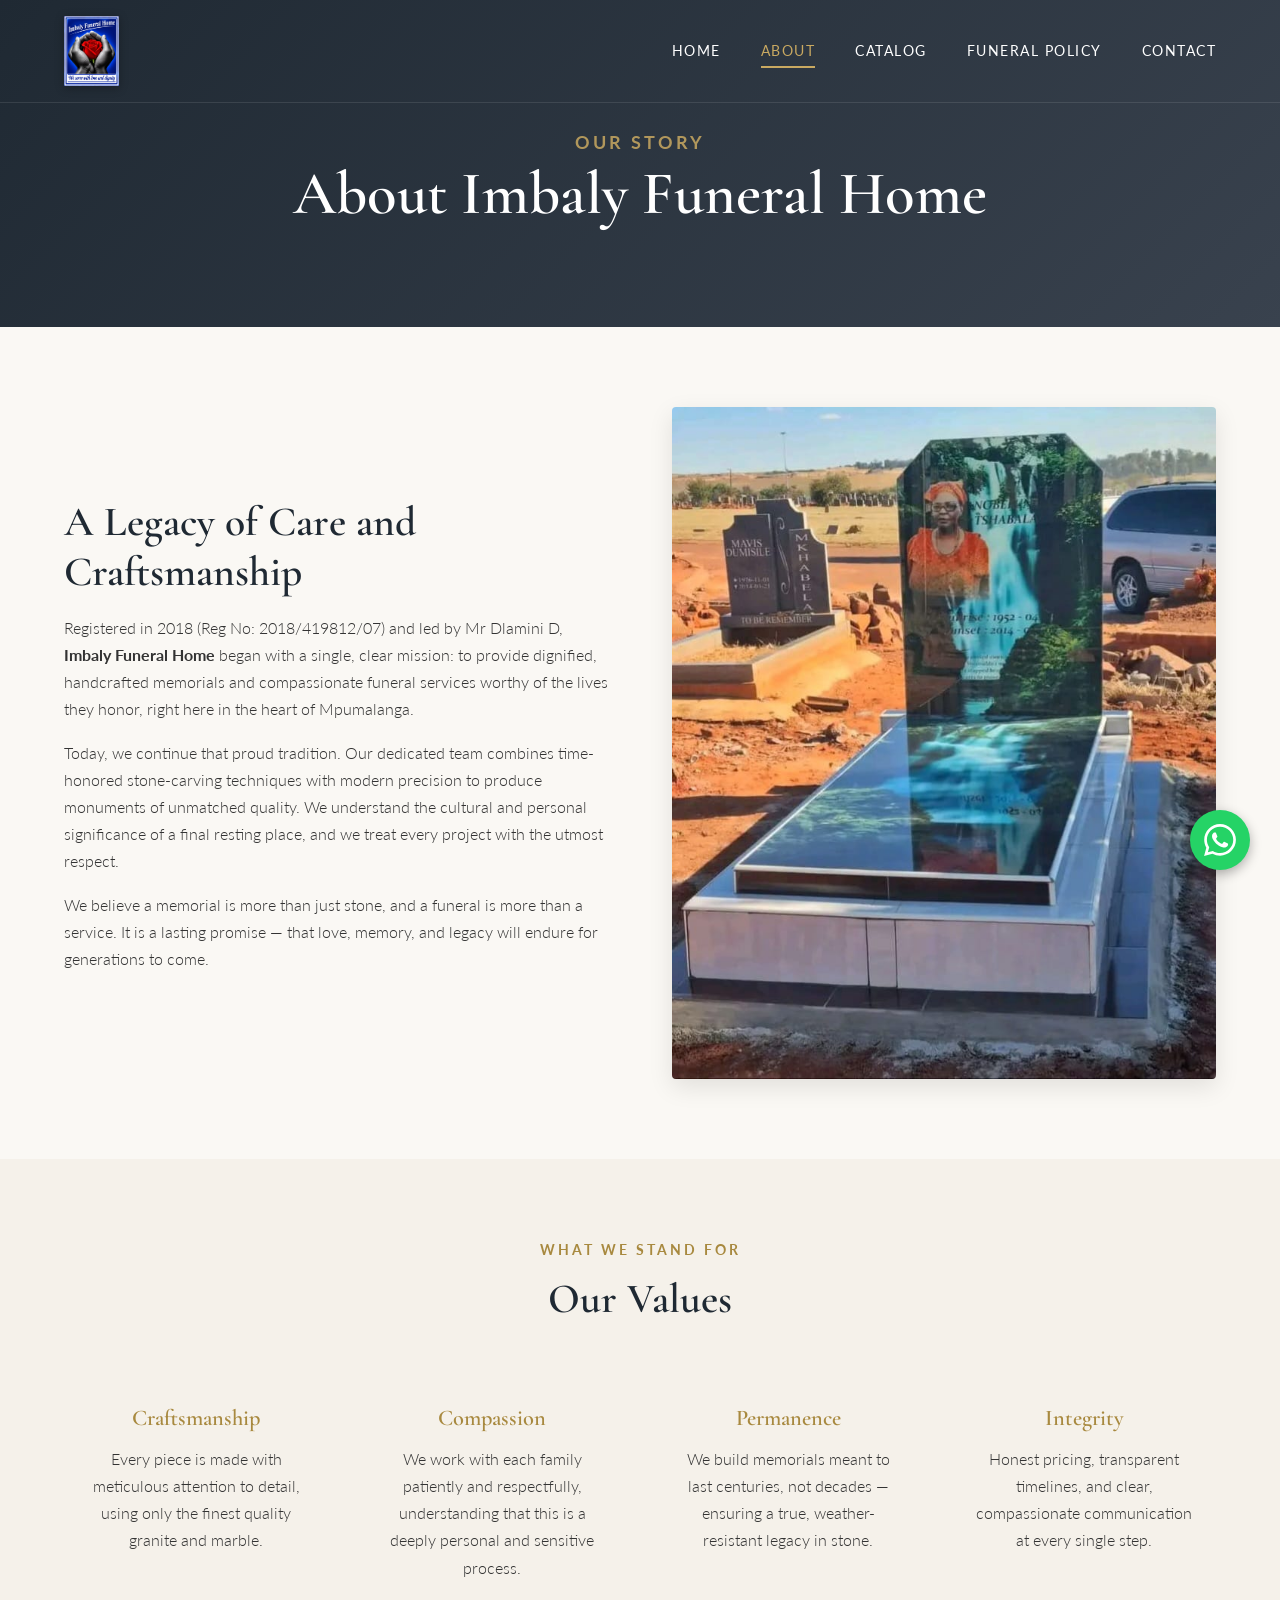
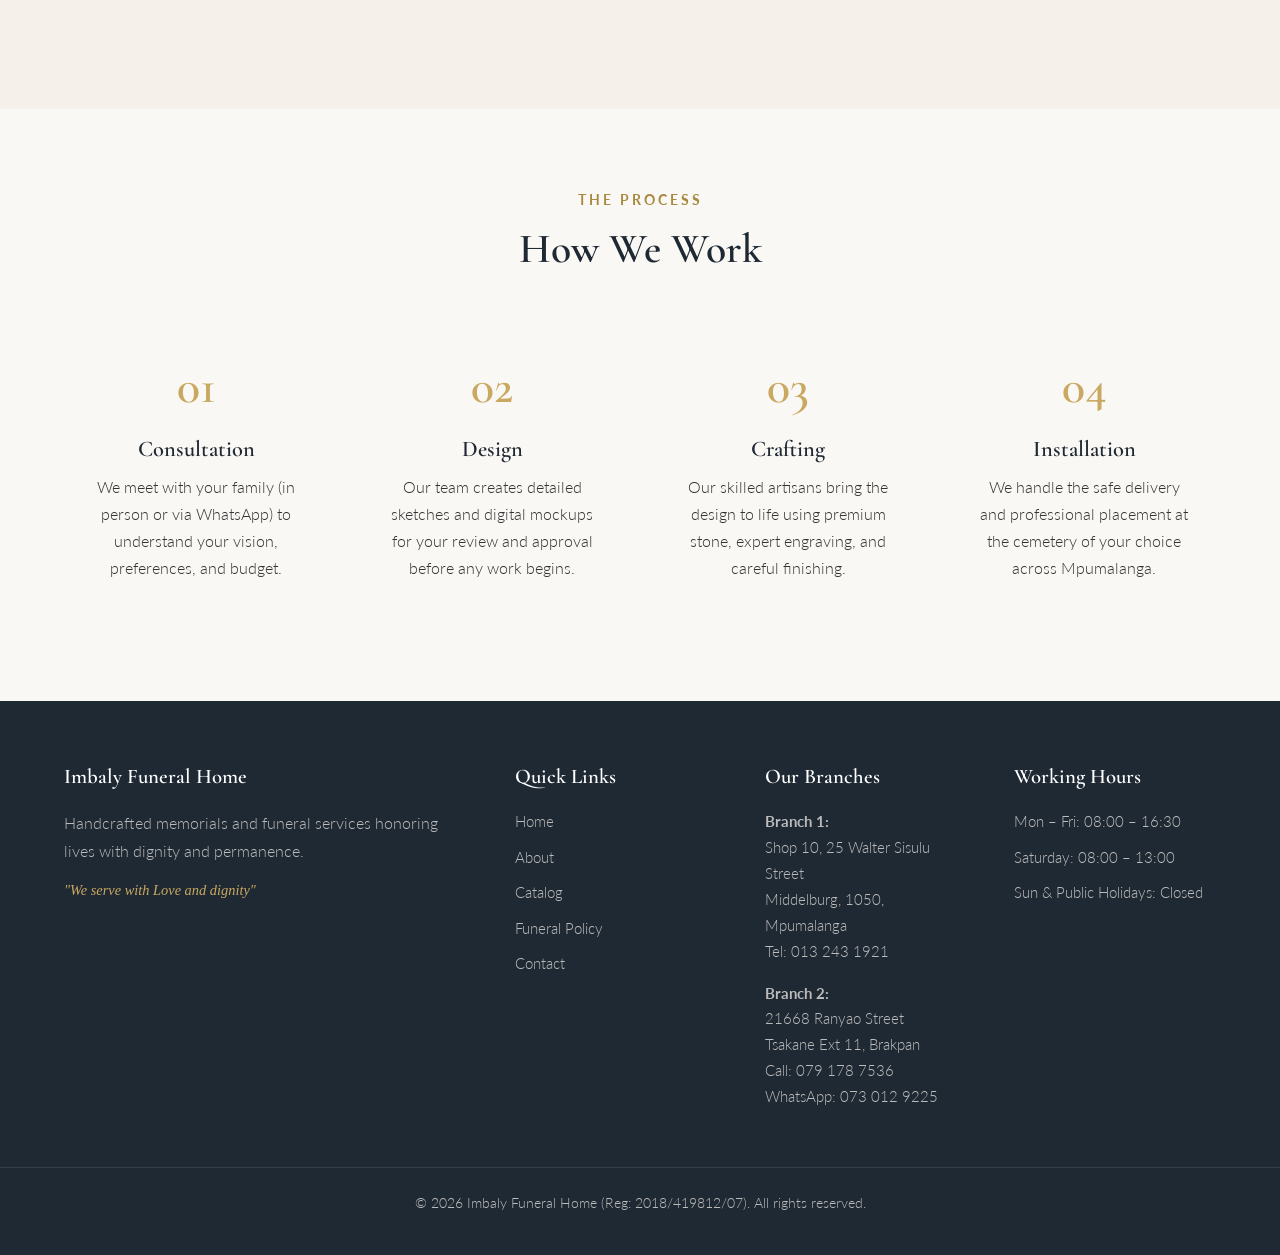
==== commit 1a16ae81: "please update htmls" ====
--- a/about.html
+++ b/about.html
@@ -4,7 +4,7 @@
   <meta charset="UTF-8" />
   <meta name="viewport" content="width=device-width, initial-scale=1.0" />
   <title>About Us — Imbaly Funeral Home</title>
-  <meta name="description" content="Learn about Imbaly Funeral Home (Reg: 2018/419812/07), led by Mr Dlamini D in Middleburg, Mpumalanga. We serve with Love and dignity." />
+  <meta name="description" content="Learn about Imbaly Funeral Home (Reg: 2018/419812/07), led by Mr Dlamini D in Middelburg, Mpumalanga. We serve with Love and dignity." />
   <link rel="stylesheet" href="styles.css" />
   <link href="https://fonts.googleapis.com/css2?family=Cormorant+Garamond:wght@400;500;600;700&family=Lato:wght@300;400;700&display=swap" rel="stylesheet" />
 </head>
@@ -125,21 +125,29 @@
         </ul>
       </div>
       <div class="footer-col">
-        <h4>Contact</h4>
+        <h4>Our Branches</h4>
         <ul>
-          <li>Middleburg, Mpumalanga</li>
-          <li>South Africa</li>
-          <li>Call: <a href="tel:+27791787536">079 178 7536</a></li>
-          <li>WhatsApp: <a href="https://wa.me/27730129225">073 012 9225</a></li>
-          <li><a href="mailto:imballyfuneral@gmail.com">imballyfuneral@gmail.com</a></li>
+          <li style="margin-bottom: 1rem;">
+            <strong>Branch 1:</strong><br />
+            Shop 10, 25 Walter Sisulu Street<br />
+            Middelburg, 1050, Mpumalanga<br />
+            Tel: <a href="tel:0132431921">013 243 1921</a>
+          </li>
+          <li>
+            <strong>Branch 2:</strong><br />
+            21668 Ranyao Street<br />
+            Tsakane Ext 11, Brakpan<br />
+            Call: <a href="tel:+27791787536">079 178 7536</a><br />
+            WhatsApp: <a href="https://wa.me/27730129225">073 012 9225</a>
+          </li>
         </ul>
       </div>
       <div class="footer-col">
-        <h4>Hours</h4>
+        <h4>Working Hours</h4>
         <ul>
-          <li>Mon – Fri: 8am – 5pm</li>
-          <li>Saturday: 9am – 2pm</li>
-          <li>Sunday: By appointment</li>
+          <li>Mon – Fri: 08:00 – 16:30</li>
+          <li>Saturday: 08:00 – 13:00</li>
+          <li>Sun & Public Holidays: Closed</li>
         </ul>
       </div>
     </div>
@@ -157,4 +165,4 @@
 
   <script src="script.js"></script>
 </body>
-</html>
+</html>
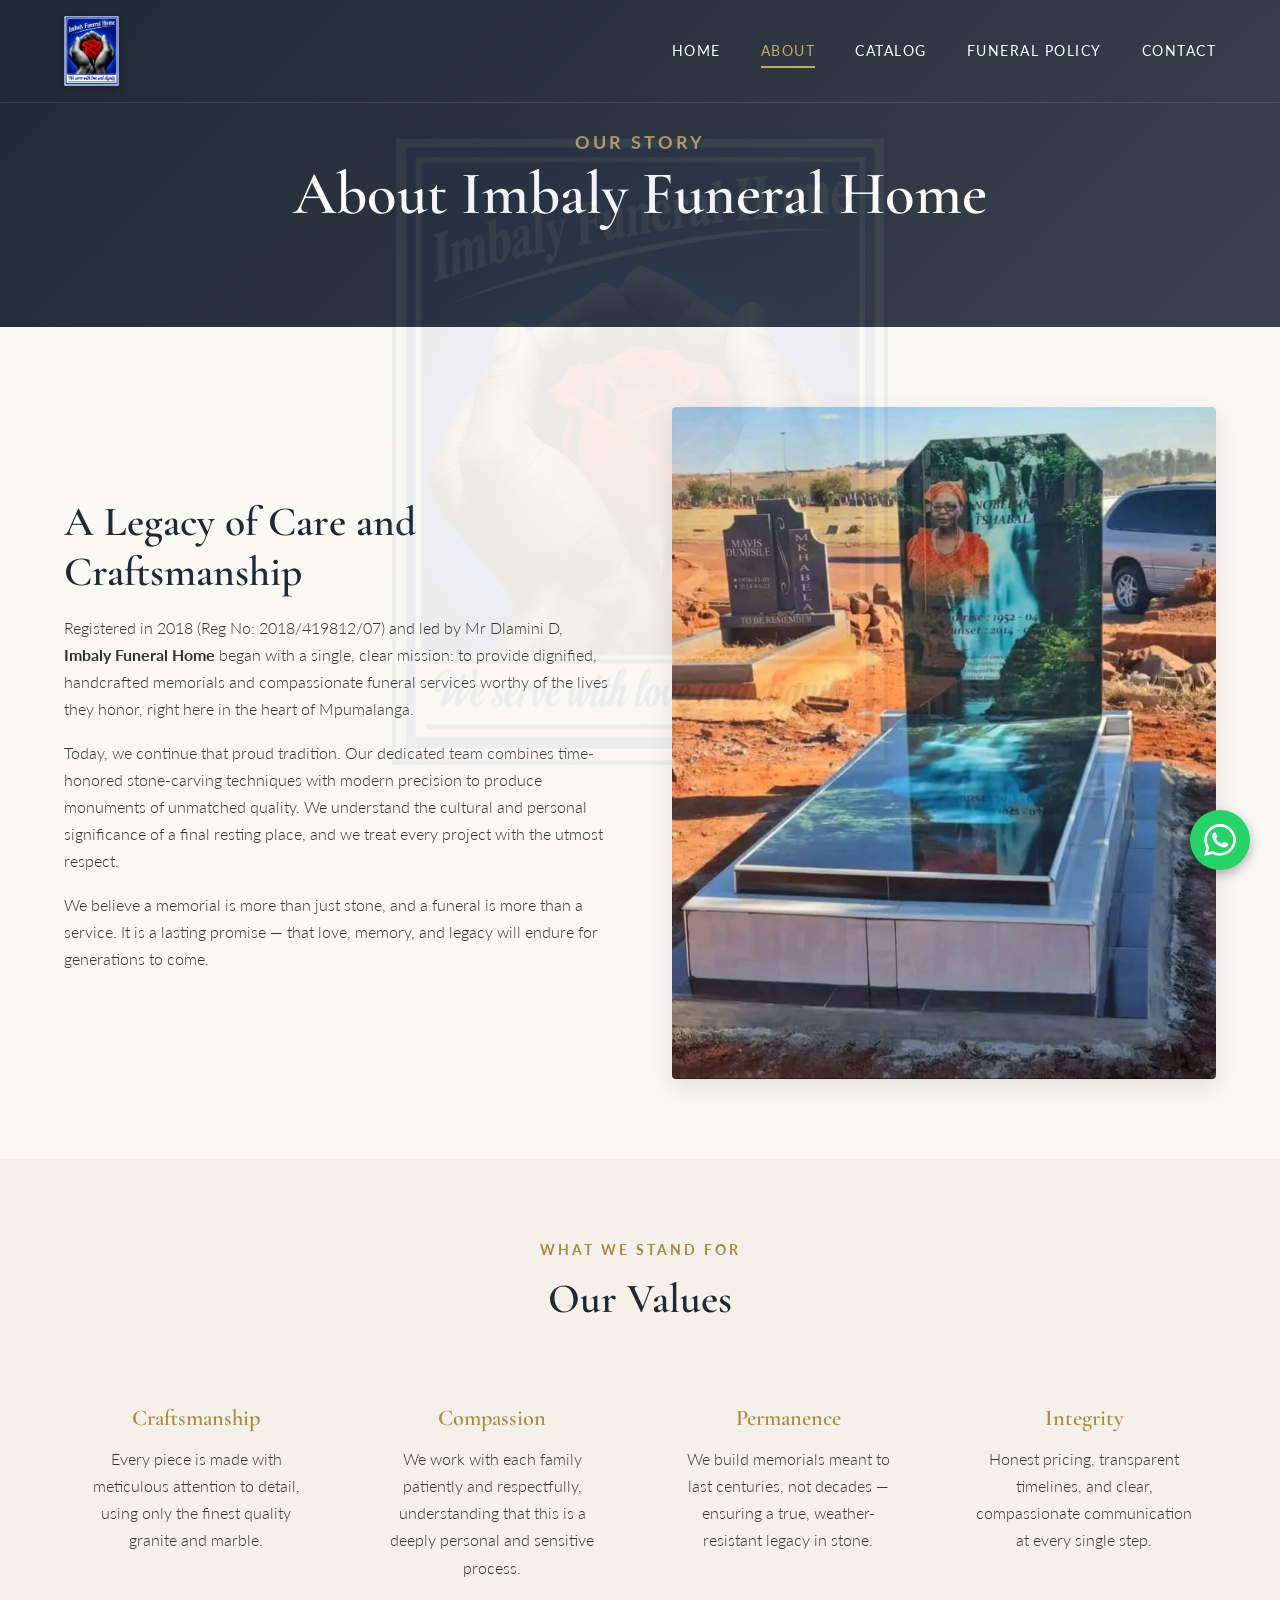
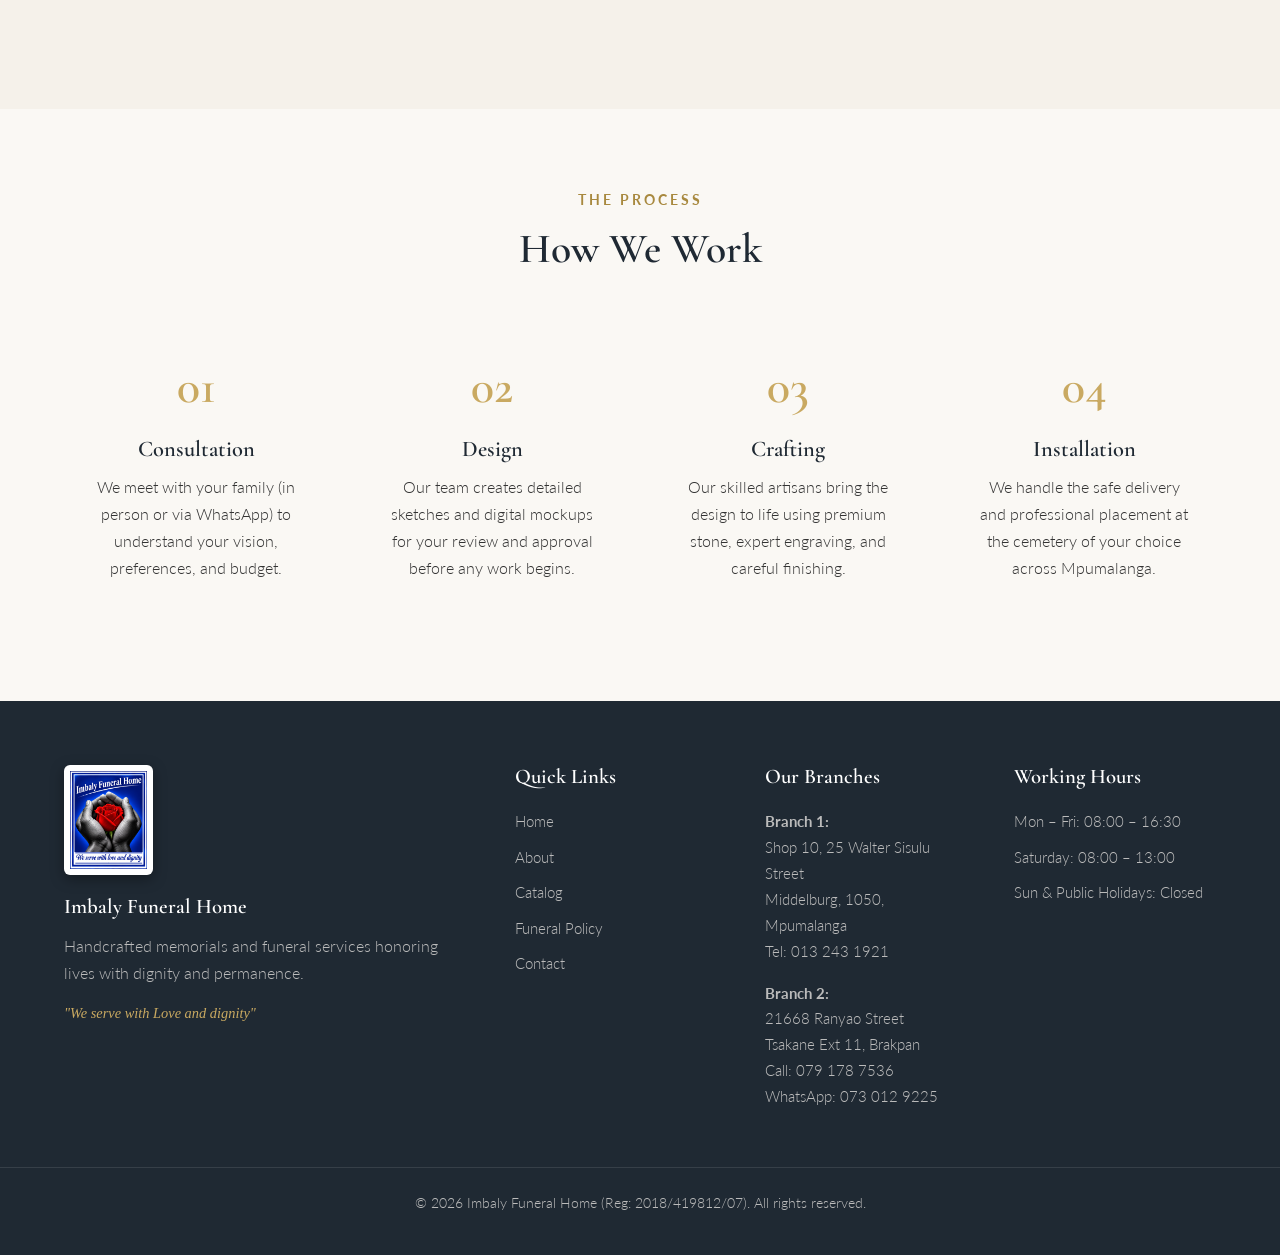
==== commit 5f996f86: "please upload updated htmls" ====
--- a/about.html
+++ b/about.html
@@ -107,9 +107,10 @@
     </div>
   </section>
 
-  <footer class="site-footer">
+    <footer class="site-footer">
     <div class="container footer-grid">
-      <div class="footer-col">
+      <div class="footer-col footer-brand">
+        <img src="images/logo.png" alt="Imbaly Funeral Home Logo" class="footer-logo" />
         <h4>Imbaly Funeral Home</h4>
         <p>Handcrafted memorials and funeral services honoring lives with dignity and permanence.</p>
         <p class="footer-motto">"We serve with Love and dignity"</p>
--- a/styles.css
+++ b/styles.css
@@ -16,6 +16,7 @@
   --shadow-md: 0 8px 24px rgba(0,0,0,0.1);
   --shadow-lg: 0 16px 48px rgba(0,0,0,0.15);
   --transition: all 0.3s ease;
+  --watermark-opacity: 0.05; /* Change this to make the logo watermark stronger or softer */
 }
 
 html { scroll-behavior: smooth; }
@@ -27,6 +28,28 @@
   background: var(--color-light);
   font-weight: 300;
 }
+
+/* ===== LOGO WATERMARK (APPEARS ON ALL PAGES) ===== */
+body::after {
+  content: '';
+  position: fixed;
+  top: 50%;
+  left: 50%;
+  transform: translate(-50%, -50%);
+  width: min(520px, 70vw);
+  height: min(650px, 70vh);
+  background-image: url('images/logo.png');
+  background-repeat: no-repeat;
+  background-position: center center;
+  background-size: contain;
+  opacity: var(--watermark-opacity);
+  pointer-events: none;   /* Never blocks clicks or scrolling */
+  user-select: none;
+  z-index: 900;           /* Above content, below header (1000), modals (2000/3000) & WhatsApp (9999) */
+}
+
+/* Add class="no-watermark" to <body> on any page you want without it */
+body.no-watermark::after { display: none; }
 
 h1, h2, h3, h4 {
   font-family: var(--font-serif);
@@ -1051,4 +1074,56 @@
   .pricing-table-wrapper {
     padding: 1.5rem 1rem;
   }
-}
+
+  /* Smaller, softer watermark on phones */
+  body::after {
+    width: 82vw;
+    height: 55vh;
+    opacity: 0.045;
+  }
+}
+
+/* ===== PRINT (Watermark shows on printed price lists & catalogues) ===== */
+@media print {
+  body::after {
+    opacity: 0.08;
+    width: 70%;
+    height: 70%;
+  }
+  .site-header,
+  .whatsapp-float,
+  .nav-toggle { display: none !important; }
+}
+/* ===== FOOTER LOGO ===== */
+.footer-brand .footer-logo {
+  max-height: 110px;
+  width: auto;
+  object-fit: contain;
+  margin-bottom: 1.2rem;
+  border-radius: 6px;
+  background: #fff;
+  padding: 6px;
+  box-shadow: 0 4px 14px rgba(0,0,0,0.35);
+}
+
+.footer-brand h4 {
+  margin-bottom: 0.8rem;
+}
+
+@media (max-width: 700px) {
+  .footer-brand .footer-logo {
+    max-height: 90px;
+  }
+}
+
+/* Centered footer logo for the advert pages (tombstones / pricing) */
+.footer-logo-center {
+  max-height: 100px;
+  width: auto;
+  object-fit: contain;
+  margin: 0 auto 1.2rem;
+  border-radius: 6px;
+  background: #fff;
+  padding: 6px;
+  box-shadow: 0 4px 14px rgba(0,0,0,0.35);
+}
